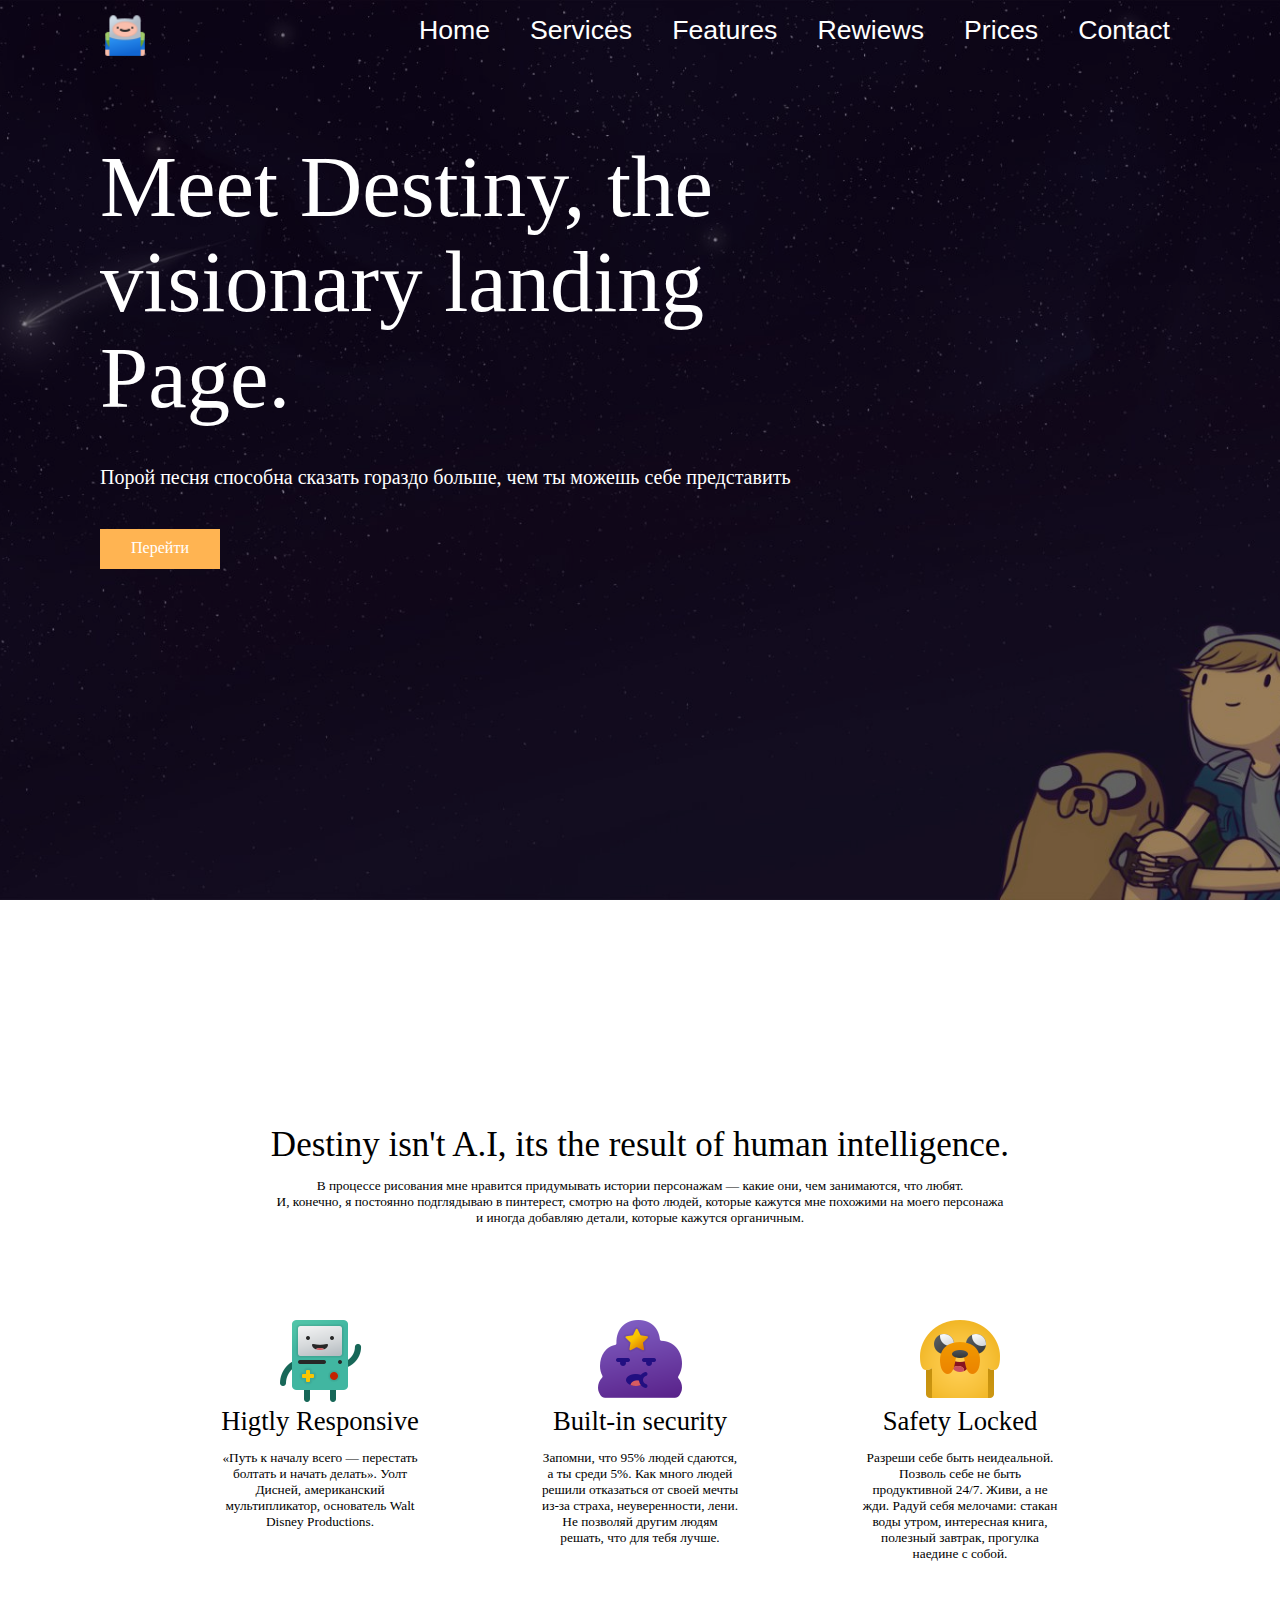
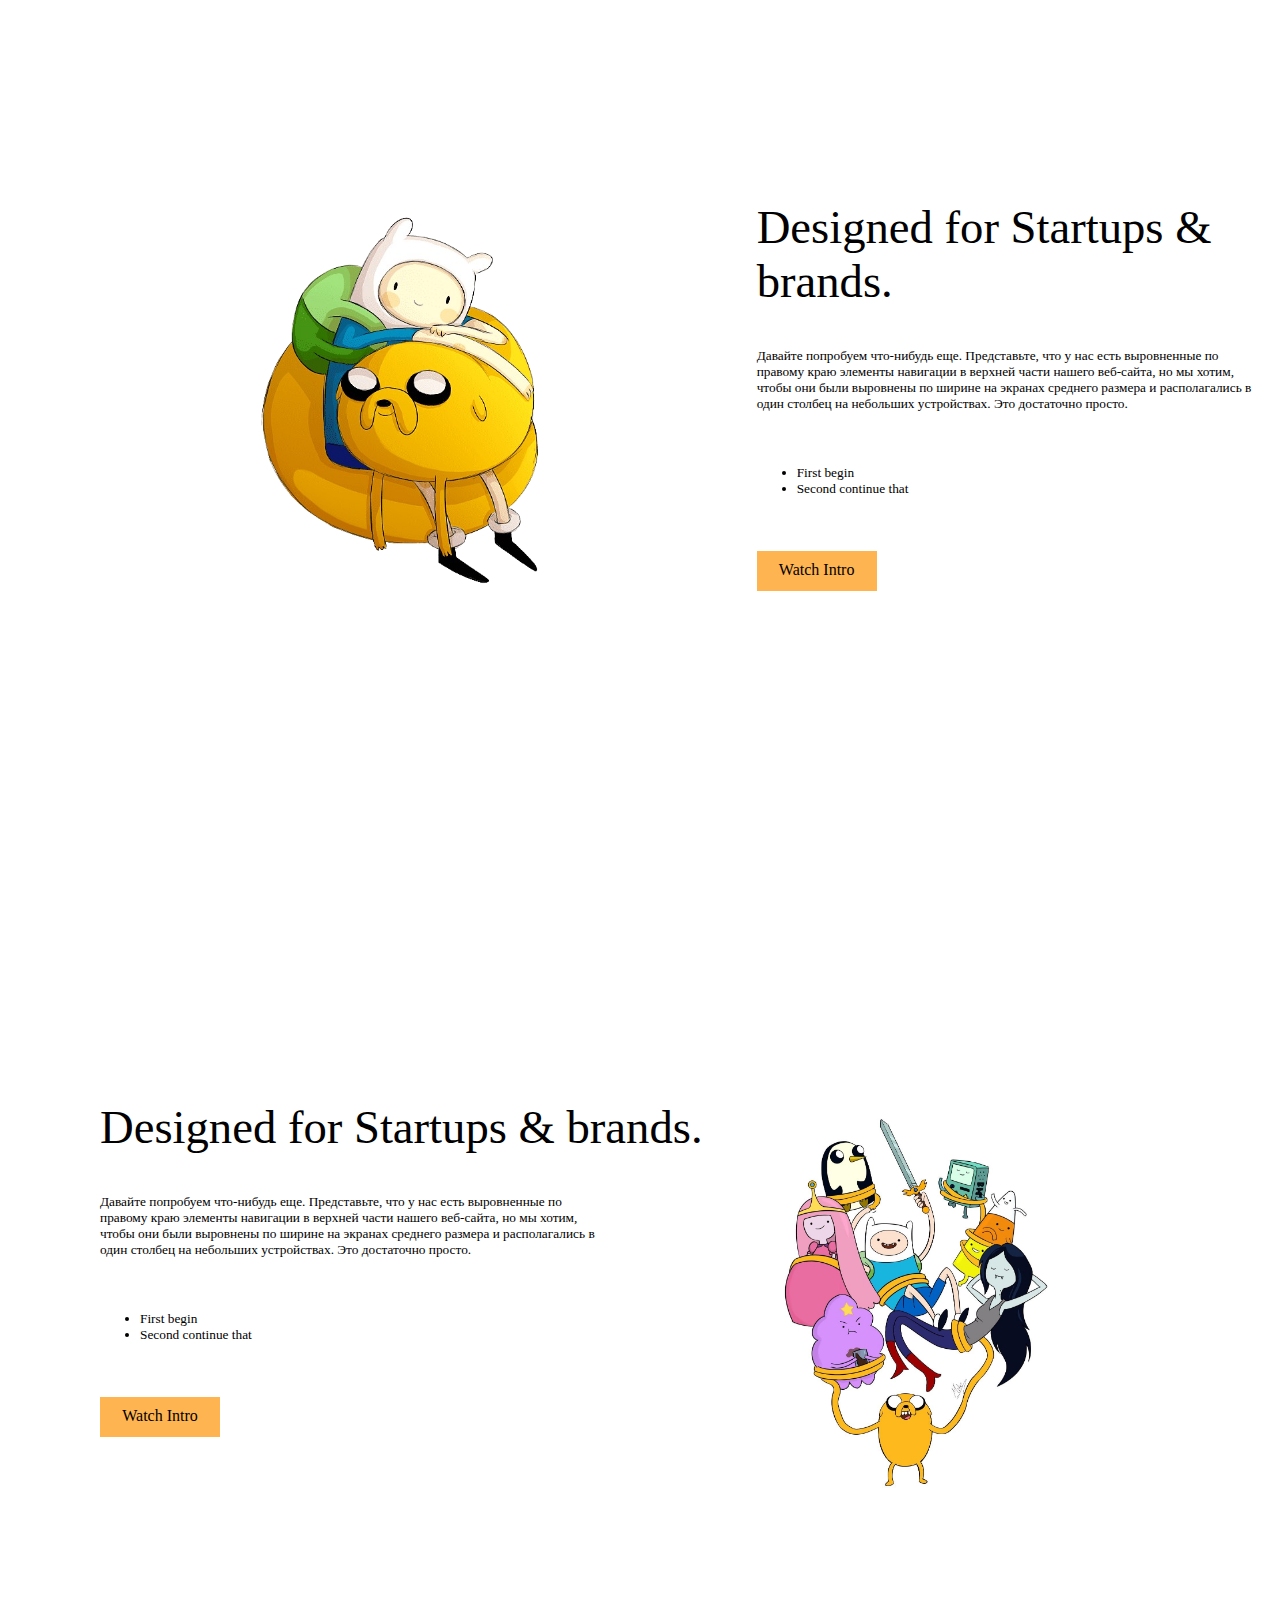
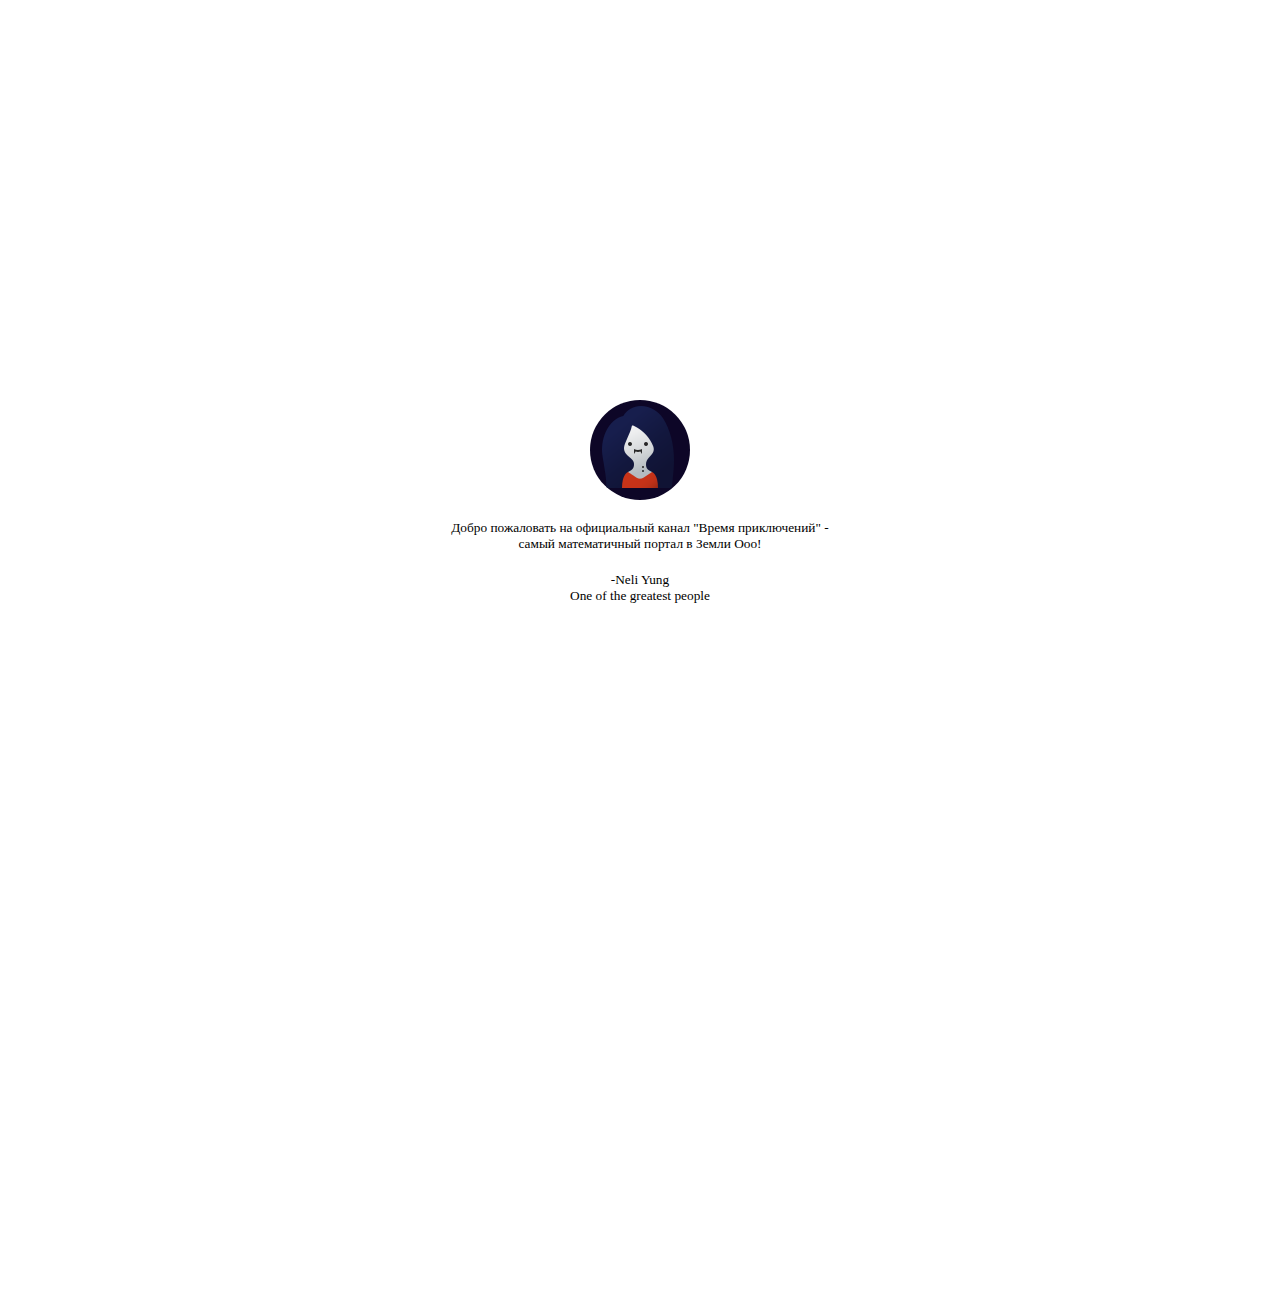
==== progect_html.html @ 24ef049b "Project adventure time after first part of studying" ====
<!DOCTYPE html>
<html>
<head>
    <meta charset='utf-8'>
    <meta http-equiv='X-UA-Compatible' content='IE=edge'>
    <title>Page Title</title>
    <meta name='viewport' content='width=device-width, initial-scale=1'>
    <link rel='stylesheet' type='text/css' media='screen' href='project1_common_css.css'>
    <link rel='stylesheet' type='text/css' media='screen' href='project1_box1_css.css'>
    <link rel='stylesheet' type='text/css' media='screen' href='project1_box2_css.css'>
    <link rel='stylesheet' type='text/css' media='screen' href='project1_box3_css.css'>
    <link rel='stylesheet' type='text/css' media='screen' href='project1_box4_css.css'>
    <link rel='stylesheet' type='text/css' media='screen' href='project1_box5_css.css'>
    <script src='project1_js.js'></script>
</head>
<body>
    <div class = "main-box">
        <div class = "bg-fon"></div>
        <div class = "box1">
            <div class = "box1_header">
                <div class = "box1_header_icon">
                    <img src="img/icons8-finn-48.png">
                </div>
                <div class = "box1_header_spacer"></div>
                <div class = "box1_header_nav">
                    <div><span>Home</span></div>
                    <div><span>Services</span></div>
                    <div><span>Features</span></div>
                    <div><span>Rewiews</span></div>
                    <div><span>Prices</span></div>
                    <div><span>Contact</span></div>
                </div>
            </div>
            <div class="spacer_between_header_info-box">

            </div>
                <div class = "box1_info-box">
                    <div class = "box1_info-box_header">
                        <div><span>Meet Destiny, the visionary landing
                            Page.
                        </span></div>
                    </div>
                    <div class = "box1_info-box_subheader">
                        <div><p>Порой песня способна сказать 
                            гораздо больше, чем ты можешь себе 
                            представить</p></div>
                    </div>
                    <div onclick="" class = "mybuttons">
                        Перейти</div>
                </div>
            </div>
        </div>
        <div class="box2">
            <div class = "box2_info-box">
                <div class = "box2_info-box_header">
                    <span>
                        Destiny isn't A.I, its the result of 
                        human intelligence.
                    </span>
                </div>
                <div class = "box2_info-box_subheader">
                    <p>
                        В процессе рисования мне нравится придумывать 
                        истории персонажам — какие они, чем занимаются, 
                        что любят. <br>И, конечно, я постоянно подглядываю 
                        в пинтерест, смотрю на фото людей, которые кажутся 
                        мне похожими на моего персонажа <br> и иногда добавляю детали,
                        которые кажутся органичным.
                    </p>
                </div>
            </div>
            <div class = "spacer_in_box2"></div>
            <div class = "box2_categories">
                <div class = "box2_categories_category">
                    <div class = "box2_categories_category_icon">
                        <img src="img/icons8-bmo-96.png">
                    </div>
                    <div class = "box2_categories_category_info-box">
                        <div class = "box2_categories_category_info-box_header"><span>Higtly Responsive</span></div>
                        <div class = "box2_categories_category_info-box_subheader"><p>«Путь к началу всего — перестать болтать и начать делать». 
                            Уолт Дисней, американский мультипликатор, основатель Walt Disney Productions.</p></div>
                    </div>
                </div>
                <div class = "box2_categories_category">
                    <div class = "box2_categories_category_icon">
                        <img src = "img/icons8-lumpy-space-princess-96.png">
                    </div>
                    <div class = "box2_categories_category_info-box">
                        <div class = "box2_categories_category_info-box_header"><span>Built-in security </span></div>
                        <div class = "box2_categories_category_info-box_subheader"><p>Запомни, что 95% людей сдаются, а ты среди 5%. Как много людей решили отказаться 
                            от своей мечты из-за страха, неуверенности, лени. Не позволяй другим людям решать, что для тебя лучше. </p></div>
                    </div>
                </div>
                <div class = "box2_categories_category">
                    <div class = "box2_categories_category_icon">
                        <img src = "img/icons8-jake-96.png">
                    </div>
                    <div class = "box2_categories_category_info-box">
                        <div class = "box2_categories_category_info-box_header"><span>Safety Locked</span></div>
                        <div class = "box2_categories_category_info-box_subheader">
                            <p>
                                Разреши себе быть неидеальной. Позволь себе не быть продуктивной 24/7. 
                                Живи, а не жди. Радуй себя мелочами: стакан воды утром, интересная книга, полезный завтрак, прогулка наедине с собой.
                            </p>
                        </div>
                    </div>
                </div>
            </div>
        </div>
        <div class = "box3">
            <div class = "box3_img">
                <img class = "box3_img_img" src="img/nya-removebg.png">
            </div>
            <div class = "box3_info-box">
                    <div class = "box3_info-box_header">
                        <span>
                            Designed for Startups & brands.
                        </span>
                    </div>
                    <div class = "box3_info-box_subheader">
                        <span>
                            Давайте попробуем что-нибудь еще. Представьте, что у нас есть выровненные по правому 
                            краю элементы навигации в верхней части нашего веб-сайта, но мы хотим, чтобы они были 
                            выровнены по ширине на экранах среднего размера и располагались в один столбец 
                            на небольших устройствах. Это достаточно просто.
                        </span>
                    </div>
                    <div class = "box3_info-box_marked-list">
                        <ul>
                            <li>First begin</li>
                            <li>Second continue that</li>
                        </ul>
                    </div>
                <div class = "mybuttons"><span>Watch Intro</span></div>
            </div>
        </div>
        <div class = "box3">
            <div class = "box3_info-box">
                    <div class = "box3_info-box_header">
                        <span>
                            Designed for Startups & brands.
                        </span>
                    </div>
                    <div class = "box3_info-box_subheader">
                        <span>
                            Давайте попробуем что-нибудь еще. Представьте, что у нас есть выровненные по правому 
                            краю элементы навигации в верхней части нашего веб-сайта, но мы хотим, чтобы они были 
                            выровнены по ширине на экранах среднего размера и располагались в один столбец 
                            на небольших устройствах. Это достаточно просто.
                        </span>
                    </div>
                    <div class = "box3_info-box_marked-list">
                        <ul>
                            <li>First begin</li>
                            <li>Second continue that</li>
                        </ul>
                    </div>
                <div class = "mybuttons"><span>Watch Intro</span></div>
            </div>
            <div class = "box3_img">
                <img class = "box4_img_img" src="img/time.jpeg">
            </div>
        </div>
        <div class = "box5">
            <div class = "box5_img-bkg">
                <div class = "box5_img">
                    <img src = "img/icons8-marceline-96.png">
                </div>
            </div>
            
            <div class = "box5_info-box">
                <div class = "box5_info-box_description">
                    <span>
                        Добро пожаловать на официальный канал 
                        "Время приключений" - самый математичный 
                        портал в Земли Ооо!
                    </span>
                </div>
                <div class = "quote">
                    <span>
                        -Neli Yung
                        <br>
                        One of the greatest people
                    </span>
                </div>
                <div class = "stars"></div>
            </div>
        </div>
    </div>
</body>
</html>
---- project1_common_css.css ----
body{
    margin: unset;
}

.main-box {

}

.box1, .box2, .box3, .box5 {
    padding-right: 100px;
    padding-left: 100px;
    height: 100vh;
}

.mybuttons {
    width:100px;
    height: 20px;
    padding:10px;
    text-align: center;
    background-color: rgb(255, 180, 82);
}


.mybuttons:hover {
    color:white;
    background-color: rgb(8, 6, 26);
}
---- project1_box1_css.css ----
.bg-fon {
    background-color:rgba(0,0,0,.3);
    height:100vh;
    position:absolute;
    width:100%;
    top:0;
    left:0;
}

.box1 {
    background-image: url(img/2.jpeg);
    background-position: center;
    background-size: cover;
    image-rendering: auto;

}

.box1_header{
    z-index: 101;
    display: flex;
    flex-direction: row; 
    position: relative;
}

.box1_header_icon{
    display: flex;
    justify-self: start;
    width:60px;
    margin-top: 10px;
}

.box1_header_nav div {
    height: 60px;
    padding-left: 10px;
    padding-right: 10px;
    display: flex;
    align-items: center;
   
}

.box1_header_nav div:hover{
    background-color: white;
    color:black;
    
}

.box1_header_nav {
    display: flex;
    justify-content: center;
    gap:20px;
    color:white;
    font-size: 20pt;
    font-family:Tahoma, sans-serif;
}

.box1_header_spacer{
    flex-grow: 1;
}

.box1_info-box{
    display:flex;
    flex-direction: column;
    color:white;
    font-family:Tahoma;
    gap:20px;
    width:700px;
    position: relative;

}

.spacer_between_header_info-box{
    height: 80px;
}

.box1_info-box_header{
    font-size: 65pt;
    line-height: 1.1;
}

.box1_info-box_subheader{
    font-size: 15pt;
}
---- project1_box2_css.css ----
.box2{
    display:flex; 
    flex-direction: column;
    justify-content: center;
}
.box2_info-box{
    display: flex;
    flex-direction: column;
    color: black;
    font-family: Tahoma;

}

.box2_info-box_header{

    font-size: 35px;
    text-align: center;
}

.box2_info-box_subheader{
    font-size: 10pt;
    text-align: center;
}

.box2_categories{
    display:flex;
    flex-direction: row;
    justify-content: center;
}

.spacer_in_box2{
    height: 70px;
}
.box2_categories{
    display:flex;
    flex-direction: row;
    justify-content: center;
    gap:120px;
}
.box2_categories_category{
    display:flex;
    flex-direction: column;

}
.box2_categories_category_icon{
    display:flex;
    justify-content: center;
}
.box2_categories_category_info-box{
    color:black;
    font-family: Tahoma;
    text-align: center;
}
.box2_categories_category_info-box_header{
    font-size:20pt;
}
.box2_categories_category_info-box_subheader{
    width:200px;
    font-size: 10pt;
}
---- project1_box3_css.css ----
.box3_img_img{
    height: 400px;
    transform: scaleX(-1);
}
.box3{
    display: flex;
    flex-direction: row; 
    font-family: Tahoma;
    gap:50px;

}

.box3_info-box{
    display: flex;
    flex-direction: column;
    justify-content: start;
    gap: 40px;

}


.box3_info-box_header{
    font-size: 35pt;
    
}

.box3_info-box_subheader{
    font-size: 10pt;
    width:500px;
}

.box3_info-box_marked-list{
    font-size: 10pt;
}

.box3_info-box_button{
    display:flex;
    width:100px;
    height: 40px;
    justify-content: center;
    align-items: center;
    background-color: rgb(184, 167, 204);
}

.box3_info-box_button:hover{
    background-color: rgb(117, 107, 129);
    color:white;
}
---- project1_box4_css.css ----
.box4{
    display:flex;
    flex-direction: column-reverse;
}
.box4_img_img{
    height: 400px;
}
---- project1_box5_css.css ----
.box5 {
    display: flex;
    flex-direction: column;
    align-items: center;
    gap: 20px;
}



.box5_info-box {
    display:flex;
    flex-direction: column;
    justify-content: center;
    align-items: center;
    gap: 20px;
    font-size: 10pt;
    font-family: Tahoma;
    text-align: center;

}

.box5_info-box_description {
    width: 400px;
}

.box5_img-bkg {
    background-color: rgb(13, 6, 39);
    border-radius: 50%;
    width:100px;
}

.box5_img {
width: 100px;
}
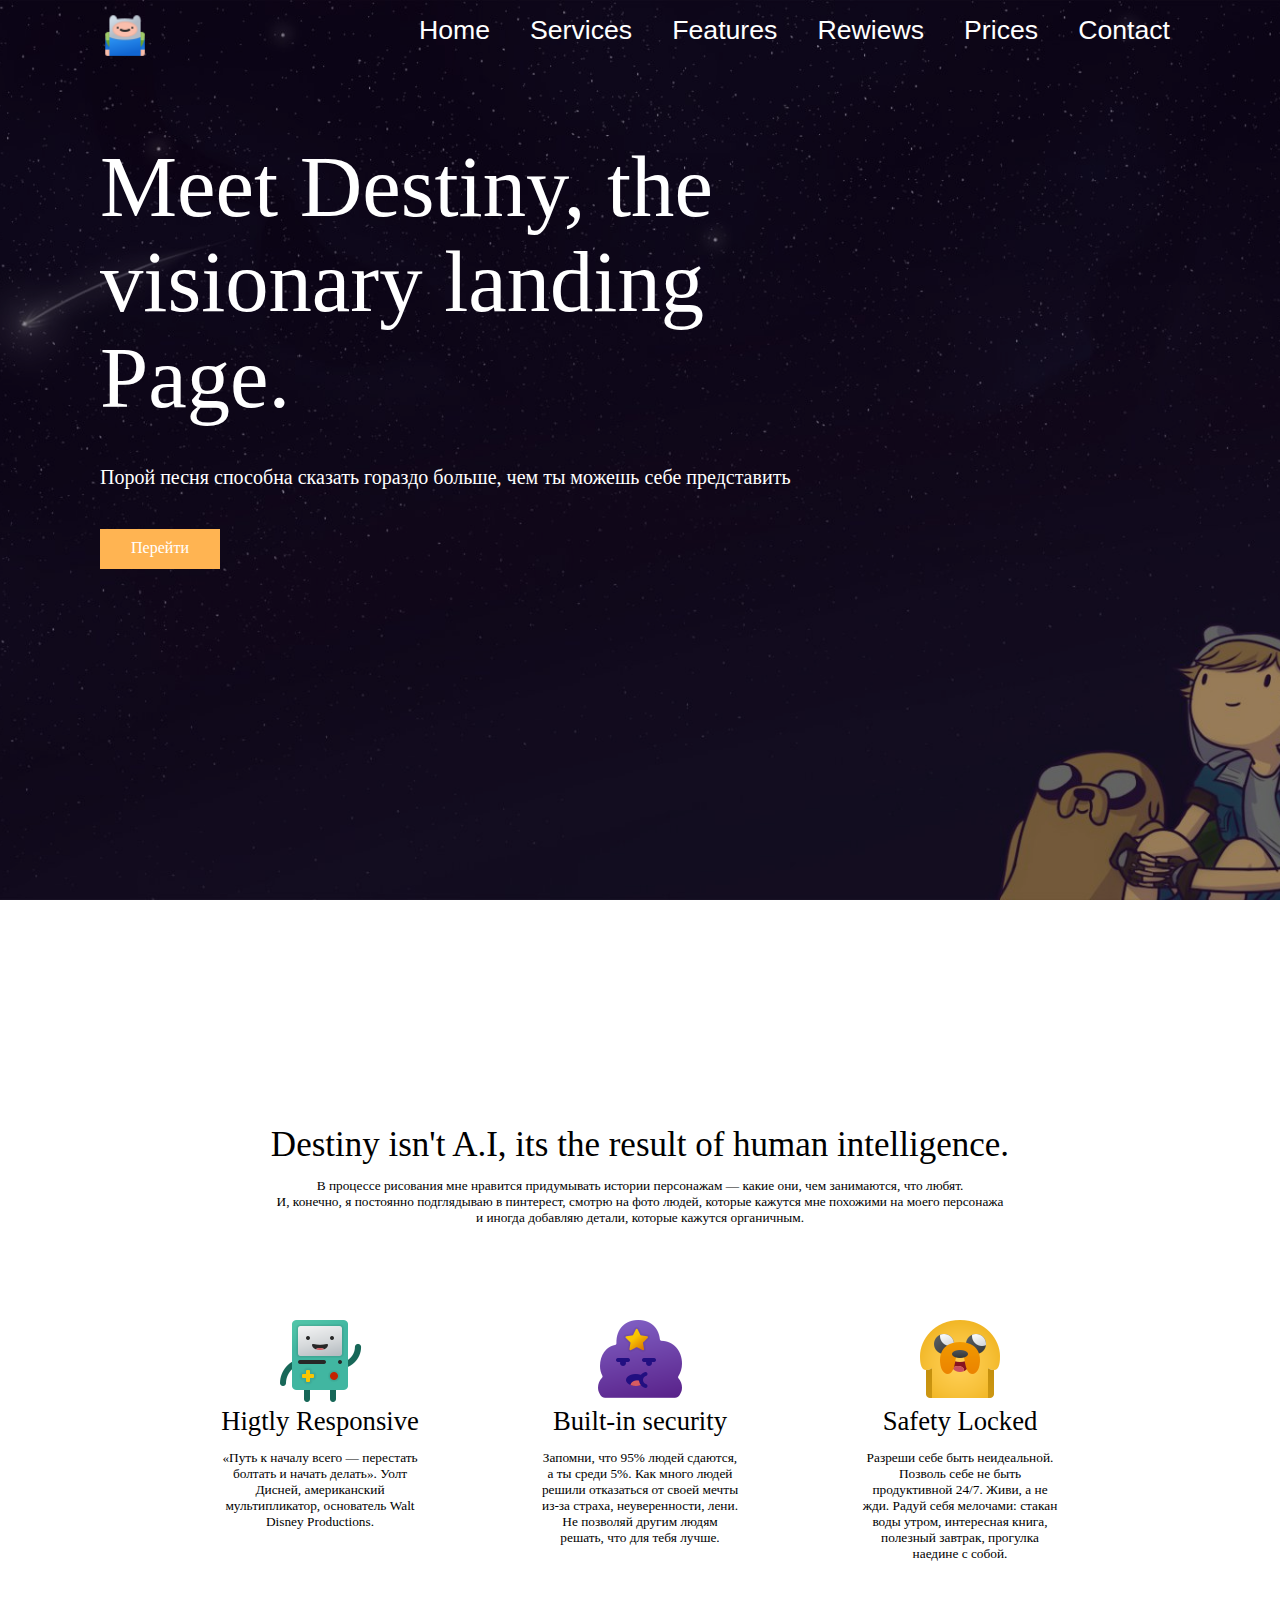
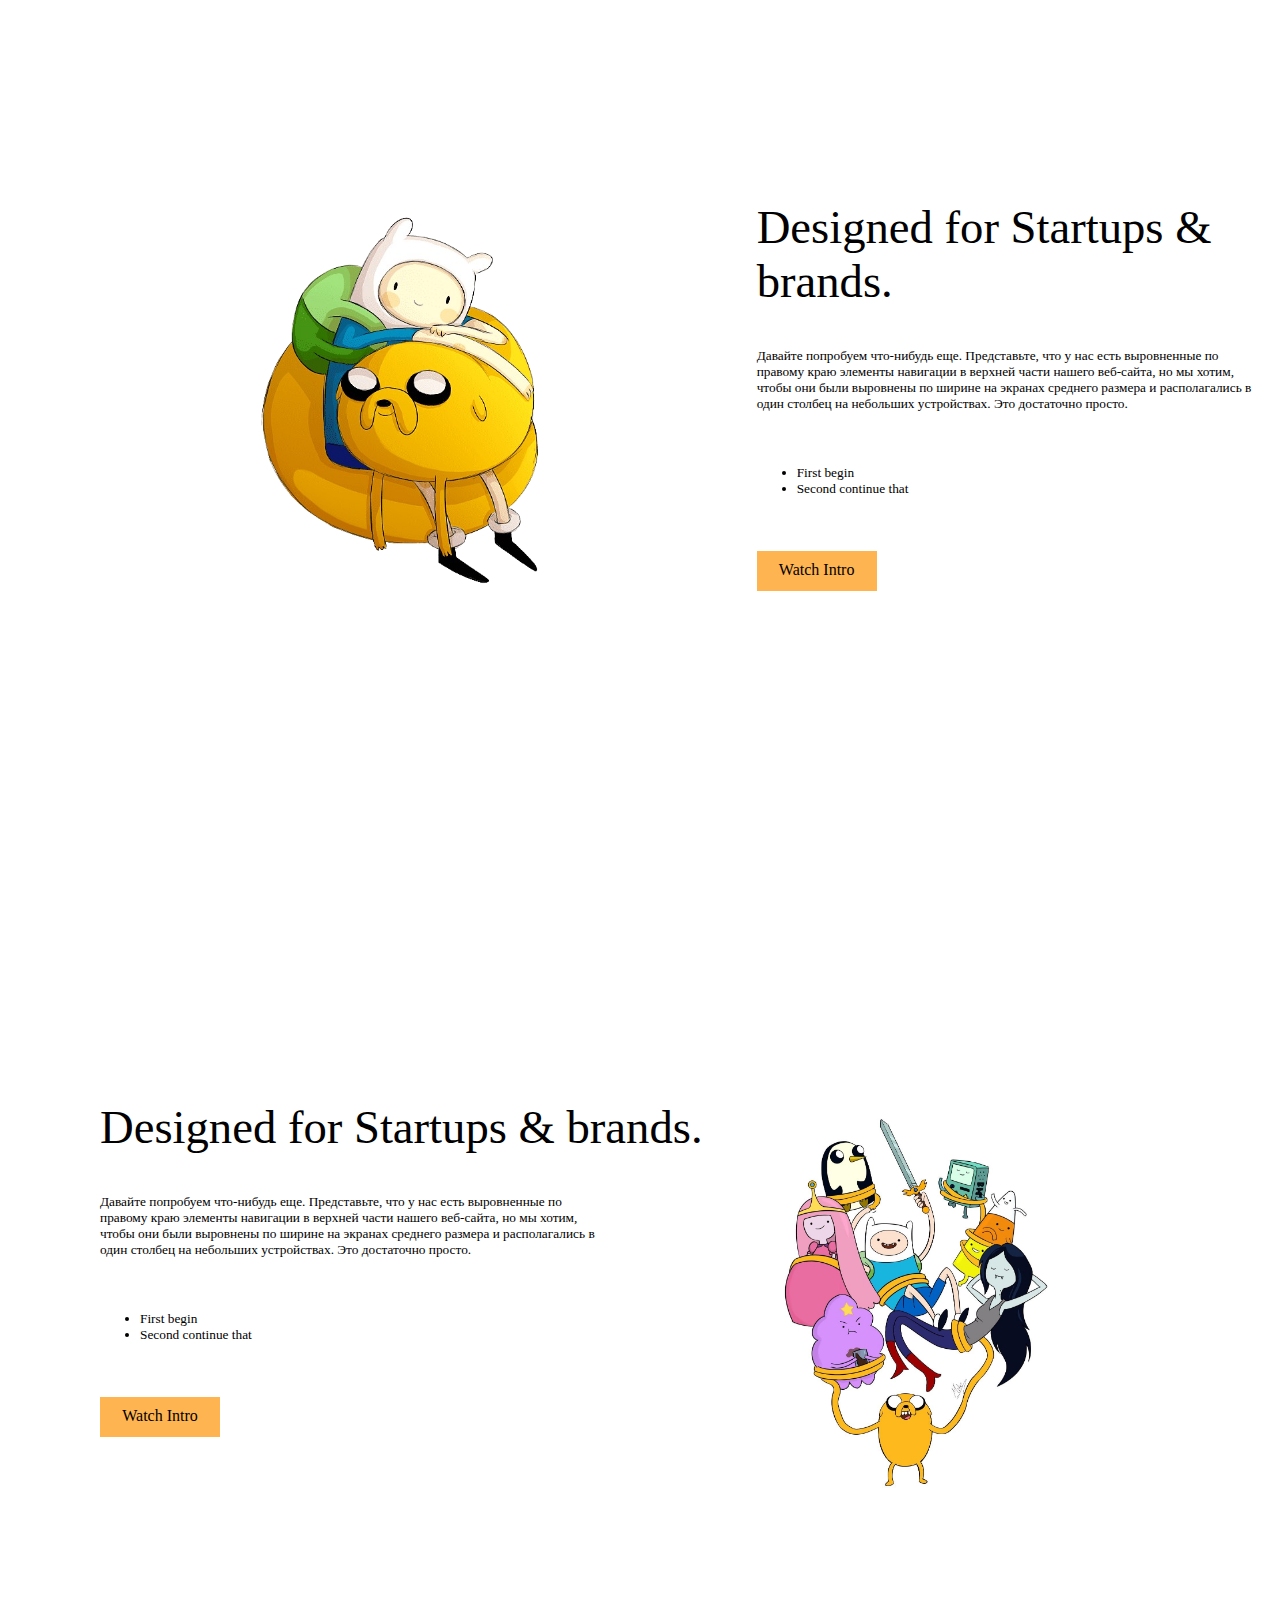
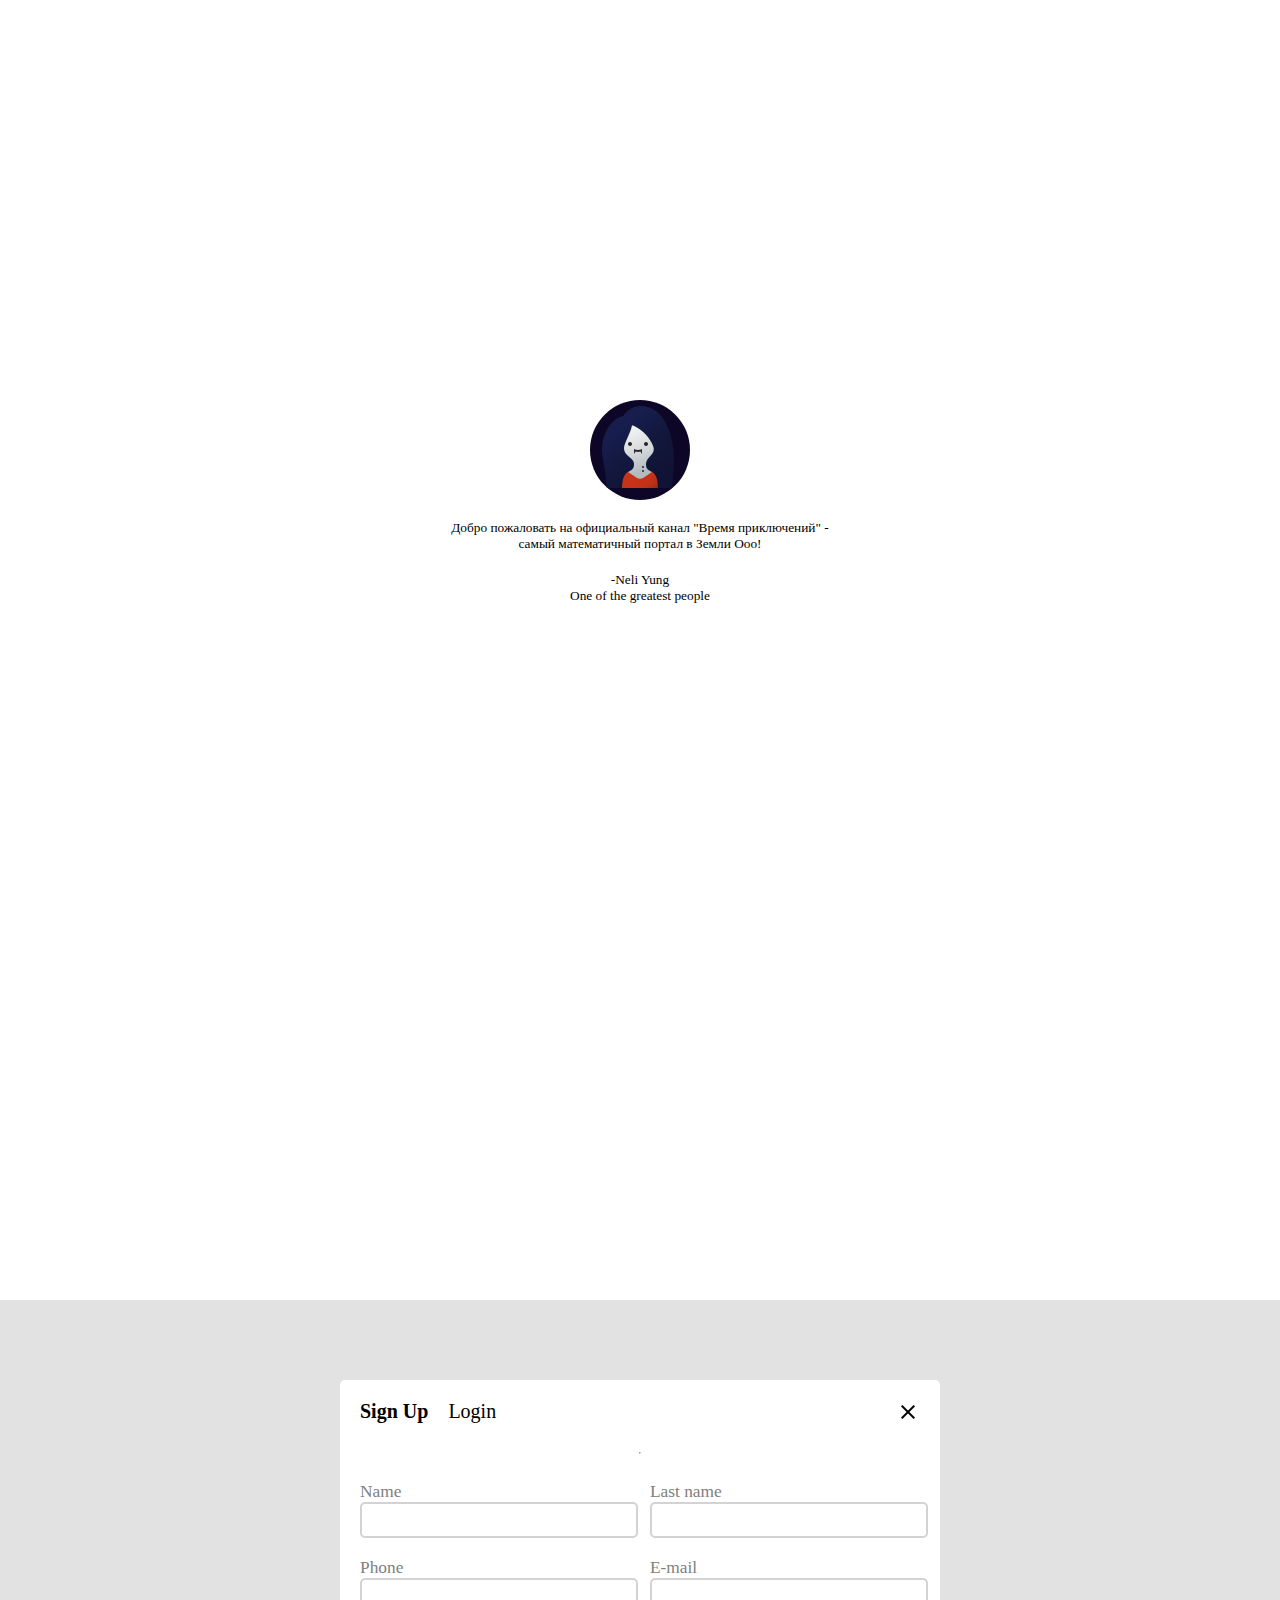
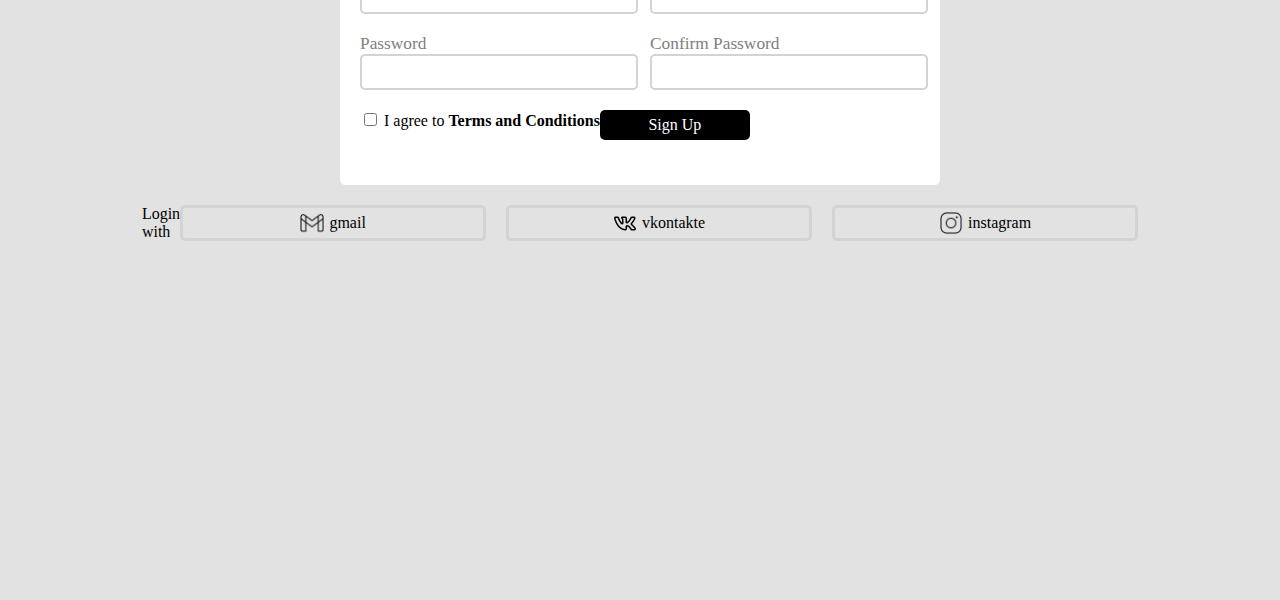
==== commit 8ba1d6b7: "Form" ====
--- a/progect_html.html
+++ b/progect_html.html
@@ -11,6 +11,7 @@
     <link rel='stylesheet' type='text/css' media='screen' href='project1_box3_css.css'>
     <link rel='stylesheet' type='text/css' media='screen' href='project1_box4_css.css'>
     <link rel='stylesheet' type='text/css' media='screen' href='project1_box5_css.css'>
+    <link rel='stylesheet' type='text/css' media='screen' href='project1_box6_css.css'>
     <script src='project1_js.js'></script>
 </head>
 <body>
@@ -186,6 +187,80 @@
                 <div class = "stars"></div>
             </div>
         </div>
+        <div class = "box6">
+            <div class="box6_content">
+                <div class="box6_top_spacer"></div>
+                <div class = "box6_form">
+                    <div class = "box6_form_header">
+                        <div class = "box6_form_header_leftpart">
+                            <a><b>Sign Up</b></a>
+                            <a>Login</a>
+                        </div>
+                        <div class="box6_form_header_spacer"></div>
+                        <div class = "box6_form_header_rightpart">
+                            <img src = "img/close">
+                        </div>
+                    </div>
+                    <hr>
+                    <div class = "box6_form_textboxes">
+                        <div class = "box6_form_textboxes_textbox">
+                            <label>Name</label>
+                            <input type = "text" name = "name">
+                        </div>
+                        <div class = "box6_form_textboxes_textbox">
+                            <label>Last name</label>
+                            <input type = "text" name = "Lastname">
+                        </div>
+                        <div class = "box6_form_textboxes_textbox">
+                            <label>Phone</label>
+                            <input type = "text" name = "Phone">
+                        </div>
+                        <div class = "box6_form_textboxes_textbox">
+                            <label>E-mail</label>
+                            <input type = "text" name = "E-mail">
+                        </div>
+                        <div class = "box6_form_textboxes_textbox">
+                            <label>Password</label>
+                            <input type = "text" name = "Password">
+                        </div>
+                        <div class = "box6_form_textboxes_textbox">
+                            <label>Confirm Password</label>
+                            <input type = "text" name = "ConfirmPassword">
+                        </div>
+                    </div>
+                    <div class = "box6_form_footer">
+                        <div class = "box6_form_footer_checkagree">
+                            <input type = "checkbox">
+                            <label>I agree to <b>Terms and Conditions</b></label>
+                        </div>
+                        <div class = "box6_form_footer_btm">
+                            <div class = "signup_btm"> <a>Sign Up</a></div>
+                        </div>
+                    </div>
+                </div>  
+                <div class = "box6_footer">
+                    <div class = "box6_footer_label">
+                        <a>Login with</a>
+                    </div>
+                    <div class = "box6_footer_rightpart">
+                        <div class = "box6_footer_socitybtm">
+                            <img src ="img/icons8-gmail-50.png">
+                            <span>gmail</span>
+                        </div>
+                        <div class = "box6_footer_socitybtm">
+                            <img src ="img/icons8-vkontakte-48.png">
+                            <span>vkontakte</span>
+                        </div>
+                        <div class = "box6_footer_socitybtm">
+                            <img src ="img/icons8-instagram-50.png">
+                            <span>instagram</span>
+                        </div> 
+                    </div>
+                
+                </div>  
+            </div>
+            
+        </div>
     </div>
 </body>
 </html>--- a/project1_box6_css.css
+++ b/project1_box6_css.css
@@ -0,0 +1,140 @@
+.box6{
+    height:100vh;
+    background-color: rgb(226, 226, 226);
+    font-family: Tahoma;
+
+}
+.box6_content {
+    max-width: 600px;
+    display:flex;
+    flex-direction: column;
+    align-items: center;
+    margin-left: auto;
+    margin-right: auto;
+    gap: 20px;
+}
+.box6_top_spacer {
+    height: 60px;
+}
+.box6_form {
+    display:flex;
+    flex-direction: column;
+    padding:20px;
+    max-width:600px;
+    background-color: rgb(255, 255, 255);
+    gap:20px;
+    border-radius: 5px;
+}
+.box6_form_header {
+    display:flex;
+    flex-direction: row;
+}
+
+.box6_form_header_leftpart {
+    display:flex;
+    flex-direction: row;
+    width:50%;
+    justify-self: flex-start;
+    gap:20px;
+    font-size:15pt;
+
+}
+
+.box6_form_header_spacer {
+    flex-grow: 1;
+}
+
+.box6_form_header_rightpart {
+    display:flex;
+    flex-direction: row;
+    width:50%;
+    justify-content: flex-end;
+
+}
+.box6_form_textboxes {
+    
+    color:gray;
+    font-size:13pt;
+    display: grid;
+    grid-template-columns: 1fr 1fr;
+    gap:20px;
+}
+.box6_form_textboxes_textbox {
+
+}
+.box6_form_textboxes_textbox label{
+
+    width:100%;
+}
+
+.box6_form_textboxes_textbox input {
+ 
+    height: 30px;
+    box-shadow: unset;
+    color:unset;
+    background-color: unset;
+    border-style: solid;
+    border-color: rgb(211, 211, 211);
+    border-radius: 5px;
+    width:100%;
+}
+
+.box6_form_footer {
+    display: flex;
+    flex-direction: row;
+    justify-content: flex-start;
+    margin-bottom: 25px;
+}
+
+.box6_form_footer_btm {
+    display:flex;
+    flex-direction: row;
+    justify-content: flex-end;   
+}
+.signup_btm {
+    display:flex;
+    justify-content:center;
+    width: 150px;
+    height: 30px;
+    background-color:black;
+    color: white;
+    text-align: center;
+    align-items: center;
+    border-radius: 5px;
+}
+.box6_footer {
+    display:flex;
+    flex-direction: row;
+}
+.box6_footer_label {
+    display:flex;
+    flex-direction: row;
+    justify-content: flex-start;
+}
+.box6_footer_rightpart {
+    display:flex;
+    flex-direction: row;
+    justify-content: flex-end;
+    gap:20px;
+}
+.box6_footer_socitybtm {
+    display:flex;
+    flex-direction: row;
+    justify-content: center;
+    align-items: center;
+    border-color: rgb(211, 211, 211);
+    border-radius: 5px;
+    border-style: solid;
+    width: 300px;
+    height: 30px;
+
+}
+.box6_footer_socitybtm span {
+
+}
+
+.box6_footer_socitybtm img {
+    width:24px;
+    height:24px;
+    margin-right:5px;
+}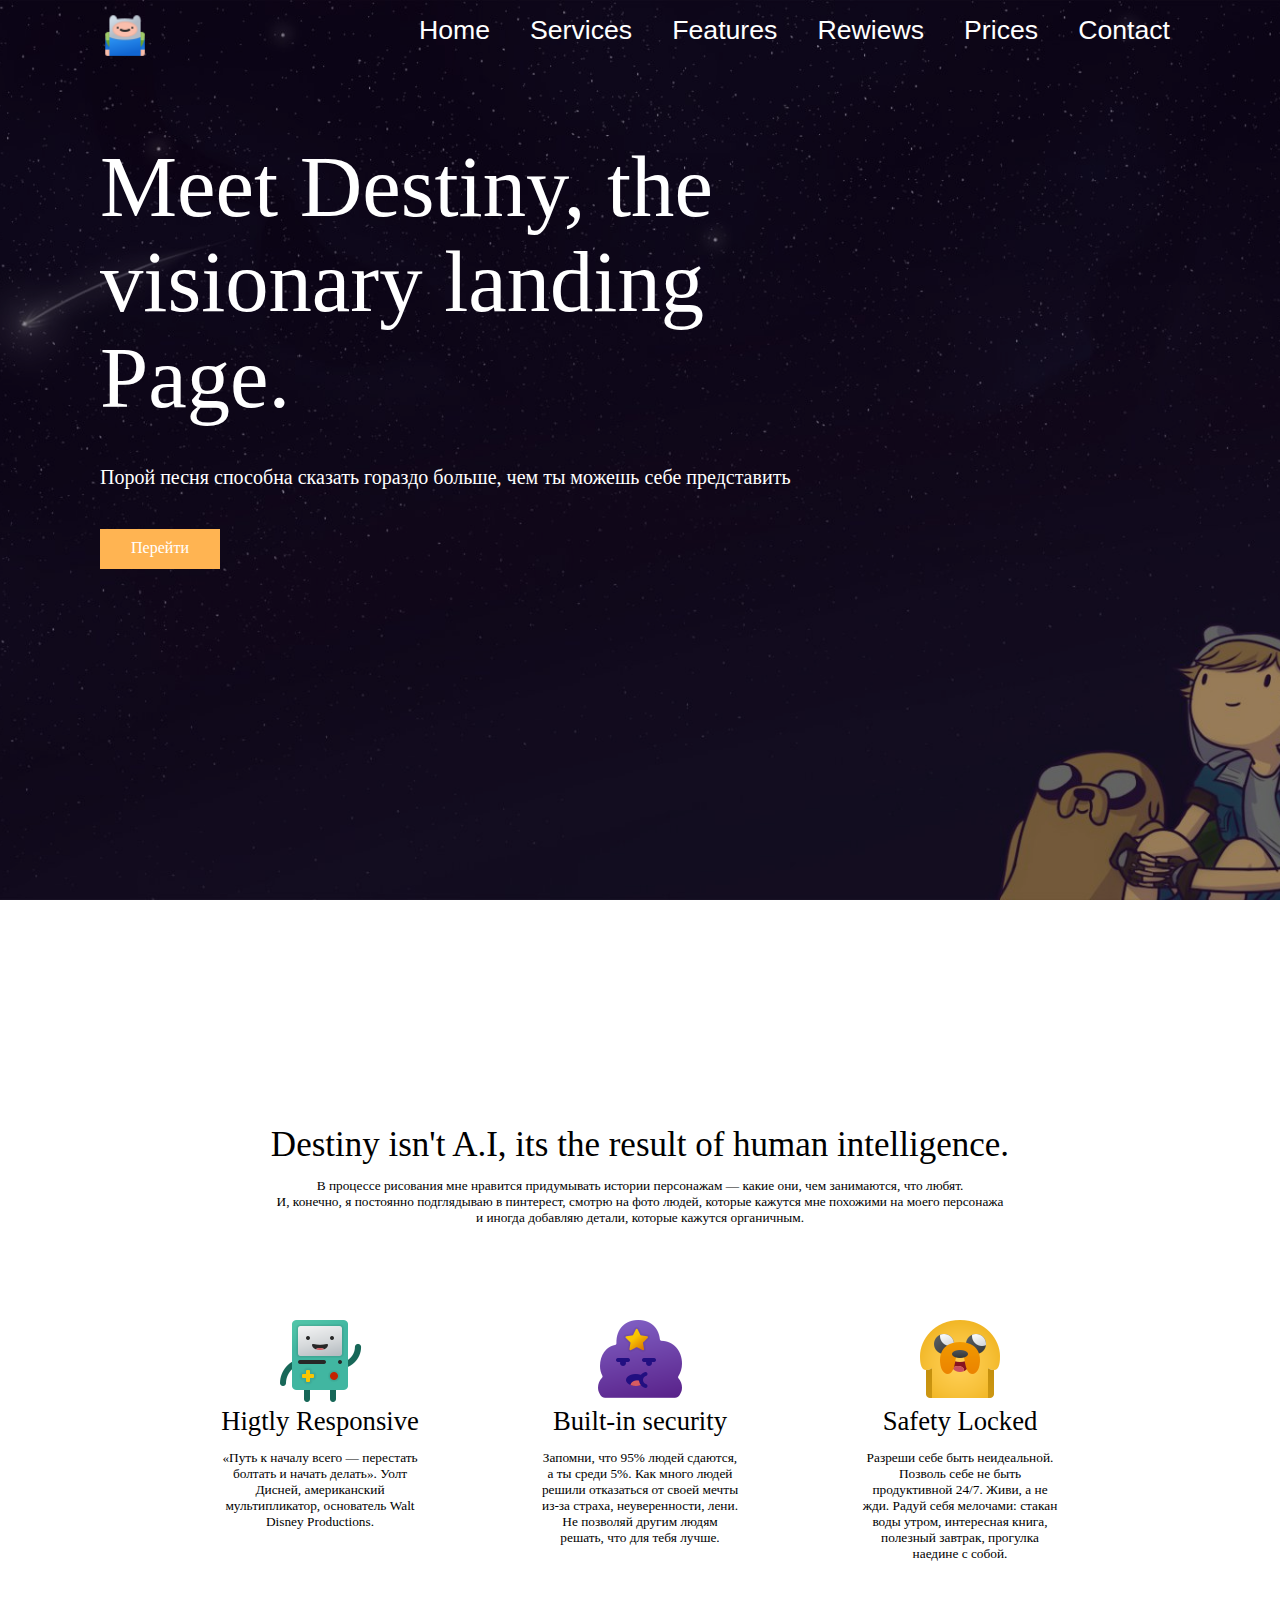
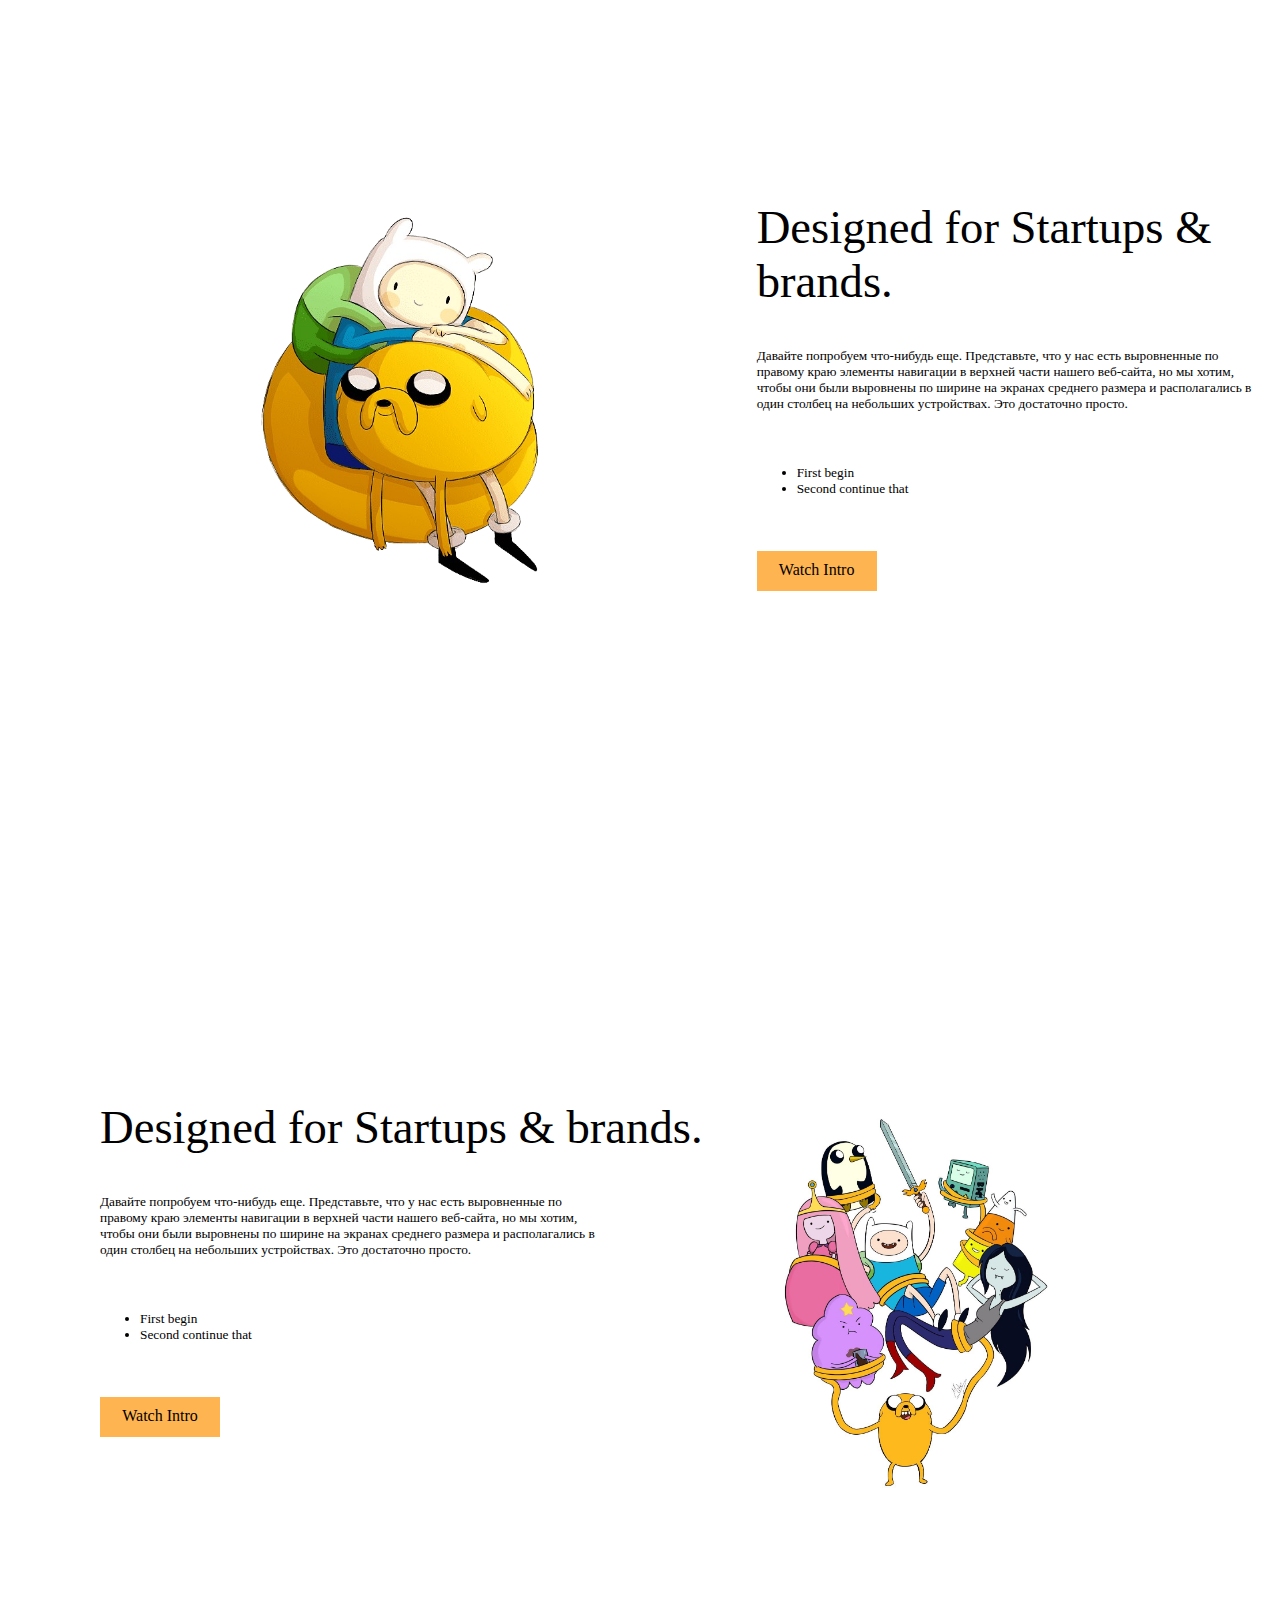
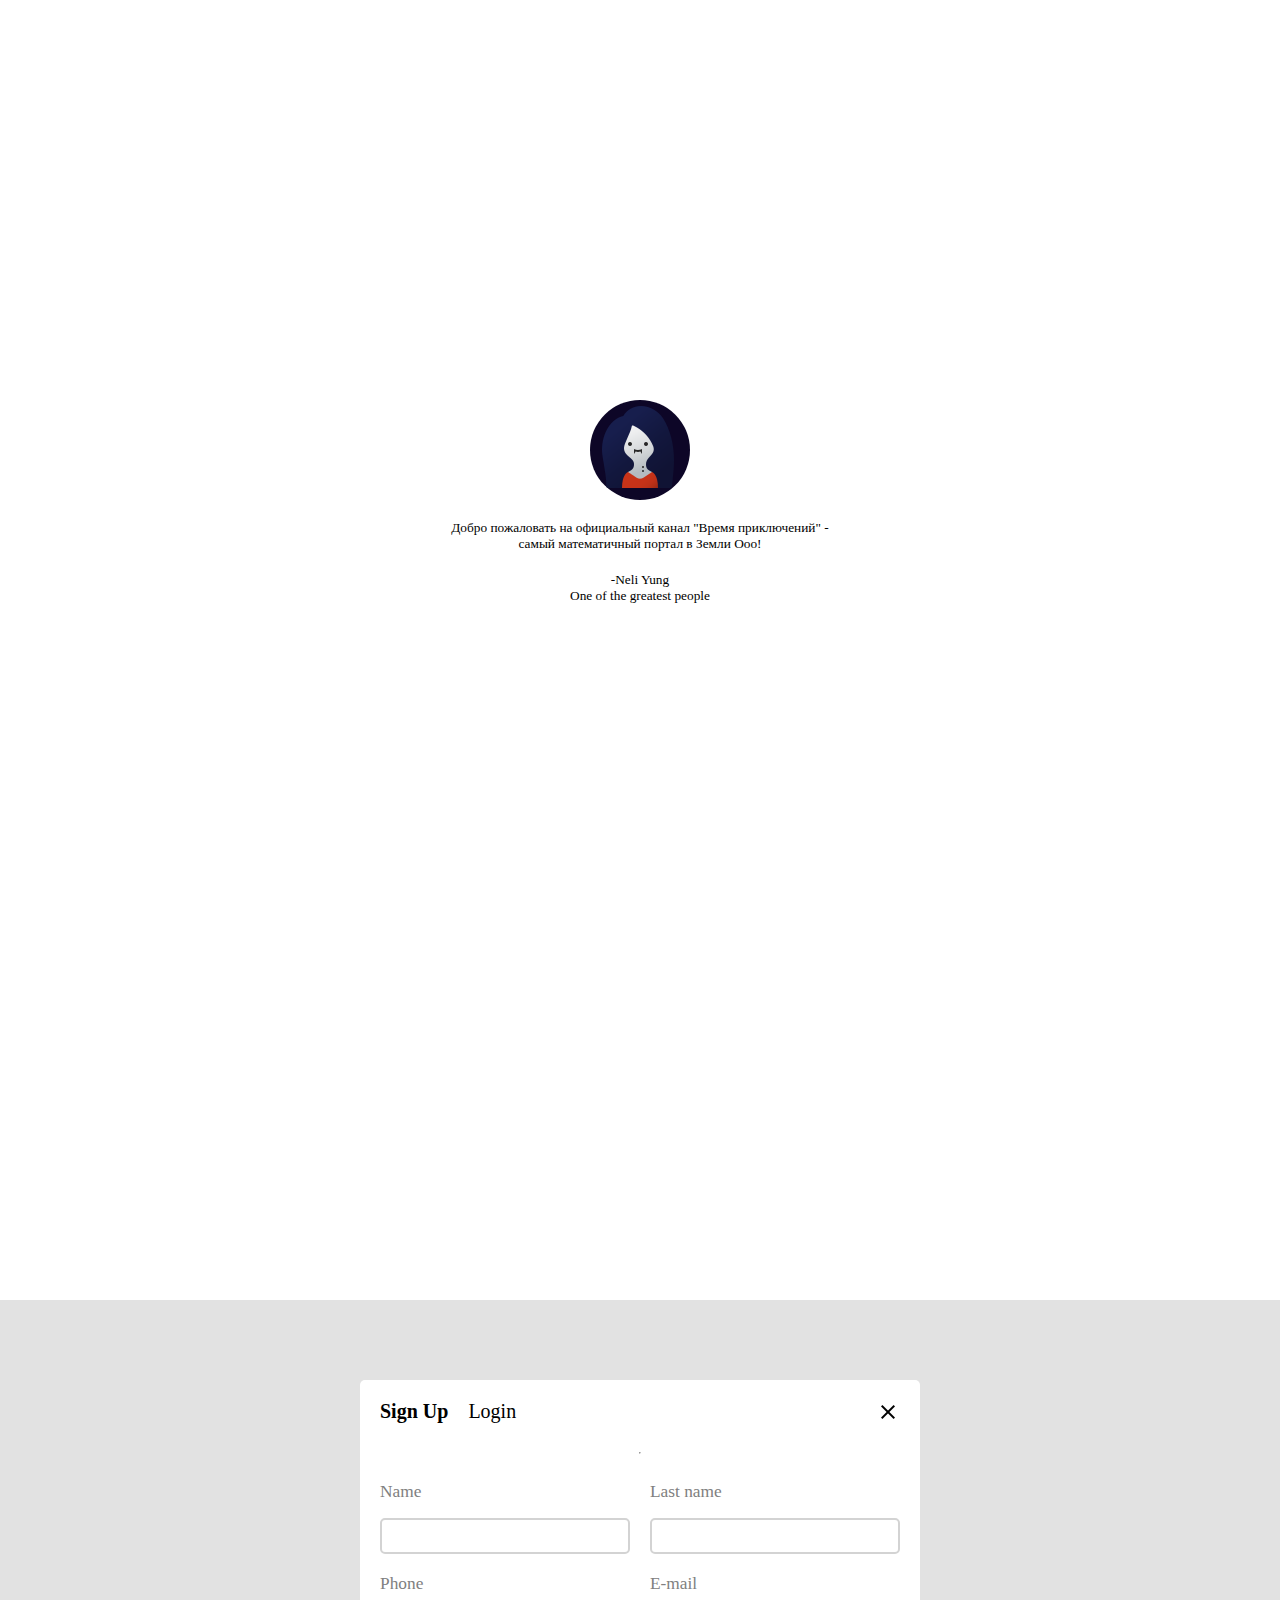
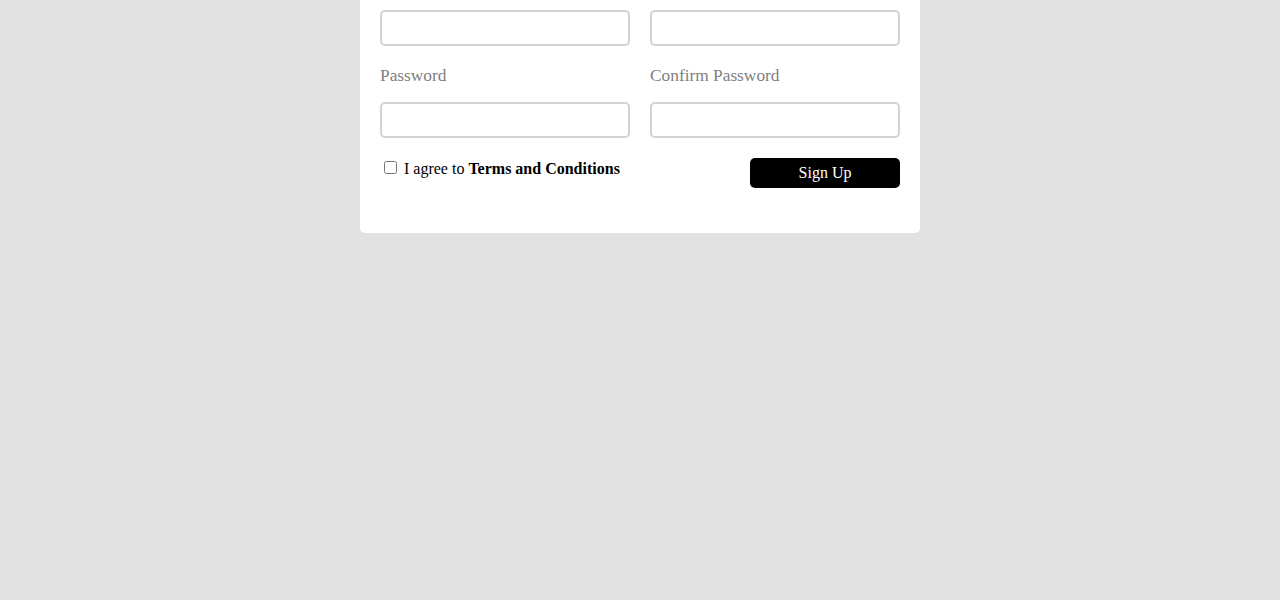
==== commit bd8955d0: "Output footer" ====
--- a/progect_html.html
+++ b/progect_html.html
@@ -234,11 +234,12 @@
                             <label>I agree to <b>Terms and Conditions</b></label>
                         </div>
                         <div class = "box6_form_footer_btm">
-                            <div class = "signup_btm"> <a>Sign Up</a></div>
+                            <div class = "signup_btn"> <a>Sign Up</a></div>
                         </div>
                     </div>
                 </div>  
-                <div class = "box6_footer">
+               <!--
+                   div class = "box6_footer">
                     <div class = "box6_footer_label">
                         <a>Login with</a>
                     </div>
@@ -258,6 +259,7 @@
                     </div>
                 
                 </div>  
+               --> 
             </div>
             
         </div>
--- a/project1_box6_css.css
+++ b/project1_box6_css.css
@@ -56,11 +56,12 @@
     color:gray;
     font-size:13pt;
     display: grid;
-    grid-template-columns: 1fr 1fr;
+    grid-template-columns: repeat(2, 250px);
     gap:20px;
 }
 .box6_form_textboxes_textbox {
-
+    display:grid;
+    grid-template-rows: 1fr 1fr;
 }
 .box6_form_textboxes_textbox label{
 
@@ -76,13 +77,14 @@
     border-style: solid;
     border-color: rgb(211, 211, 211);
     border-radius: 5px;
-    width:100%;
+
 }
 
 .box6_form_footer {
     display: flex;
     flex-direction: row;
-    justify-content: flex-start;
+    justify-content: space-between;
+    width:100%;
     margin-bottom: 25px;
 }
 
@@ -91,7 +93,7 @@
     flex-direction: row;
     justify-content: flex-end;   
 }
-.signup_btm {
+.signup_btn {
     display:flex;
     justify-content:center;
     width: 150px;
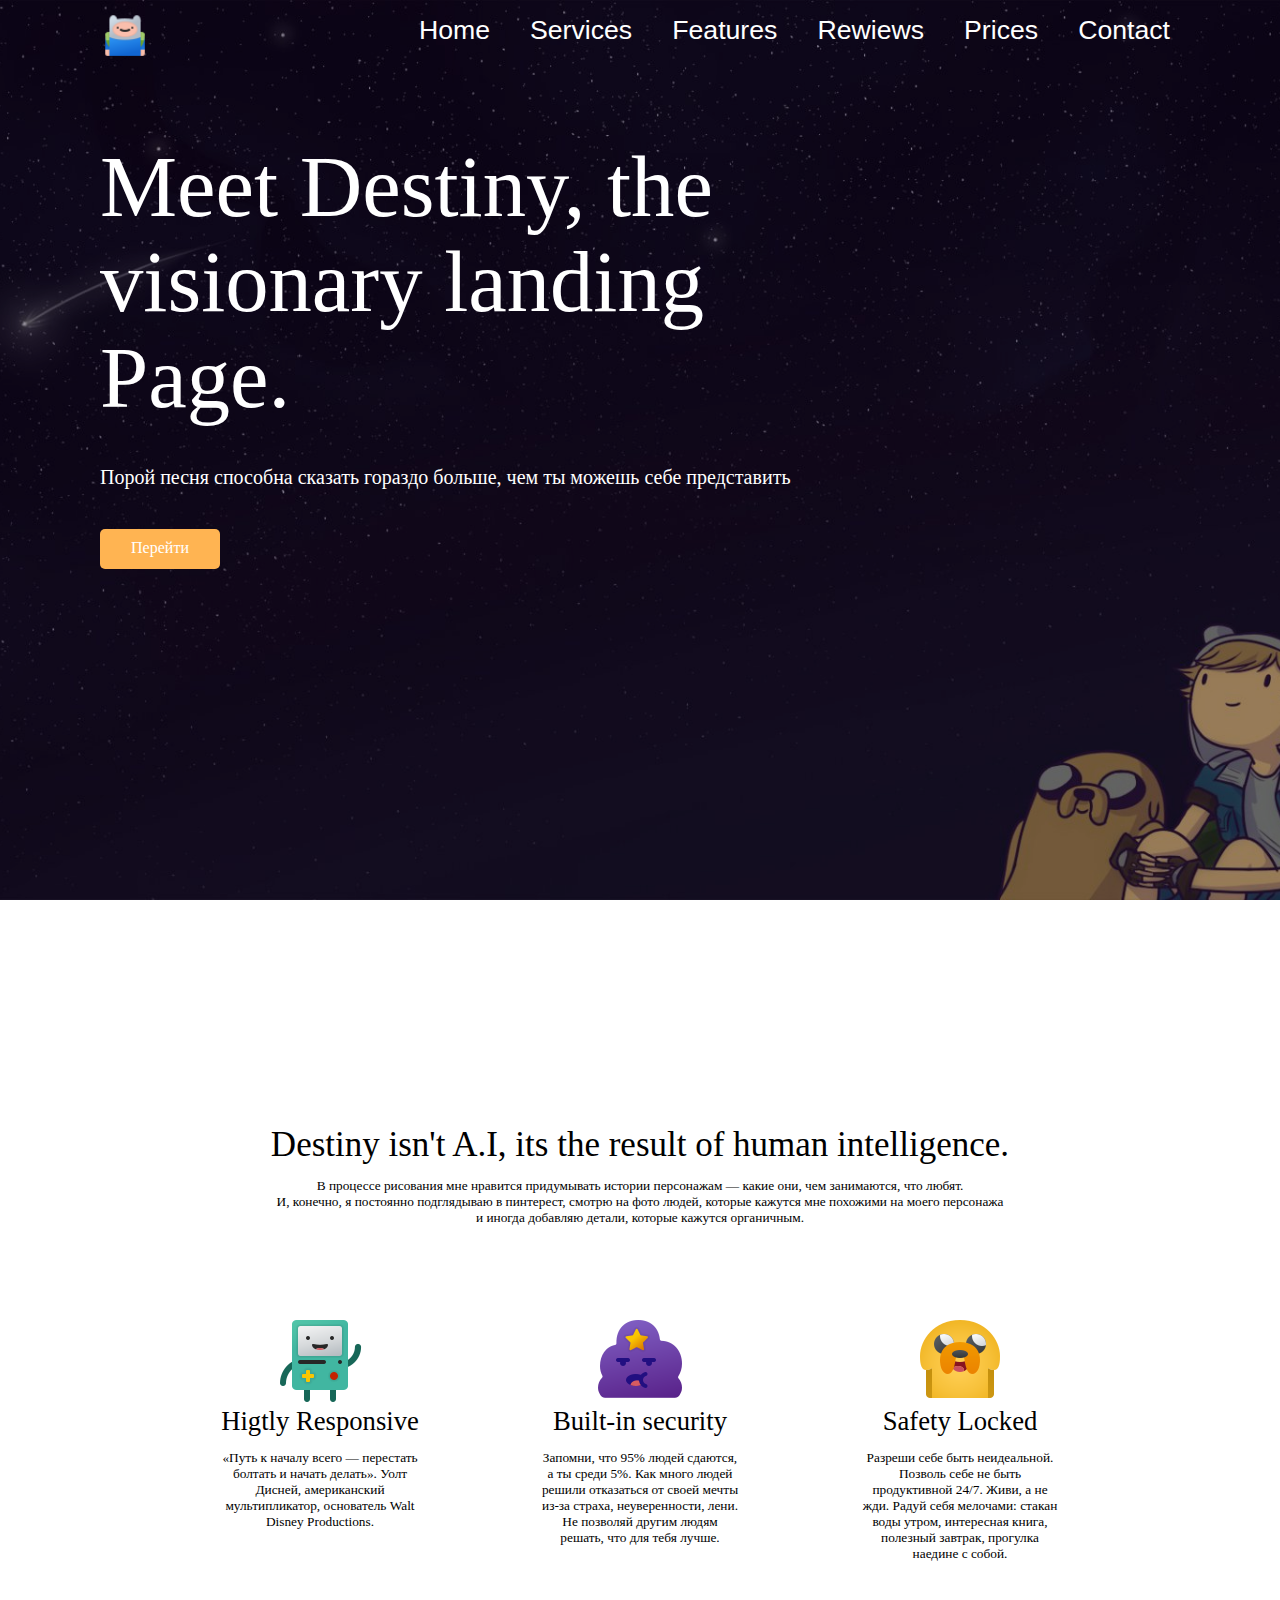
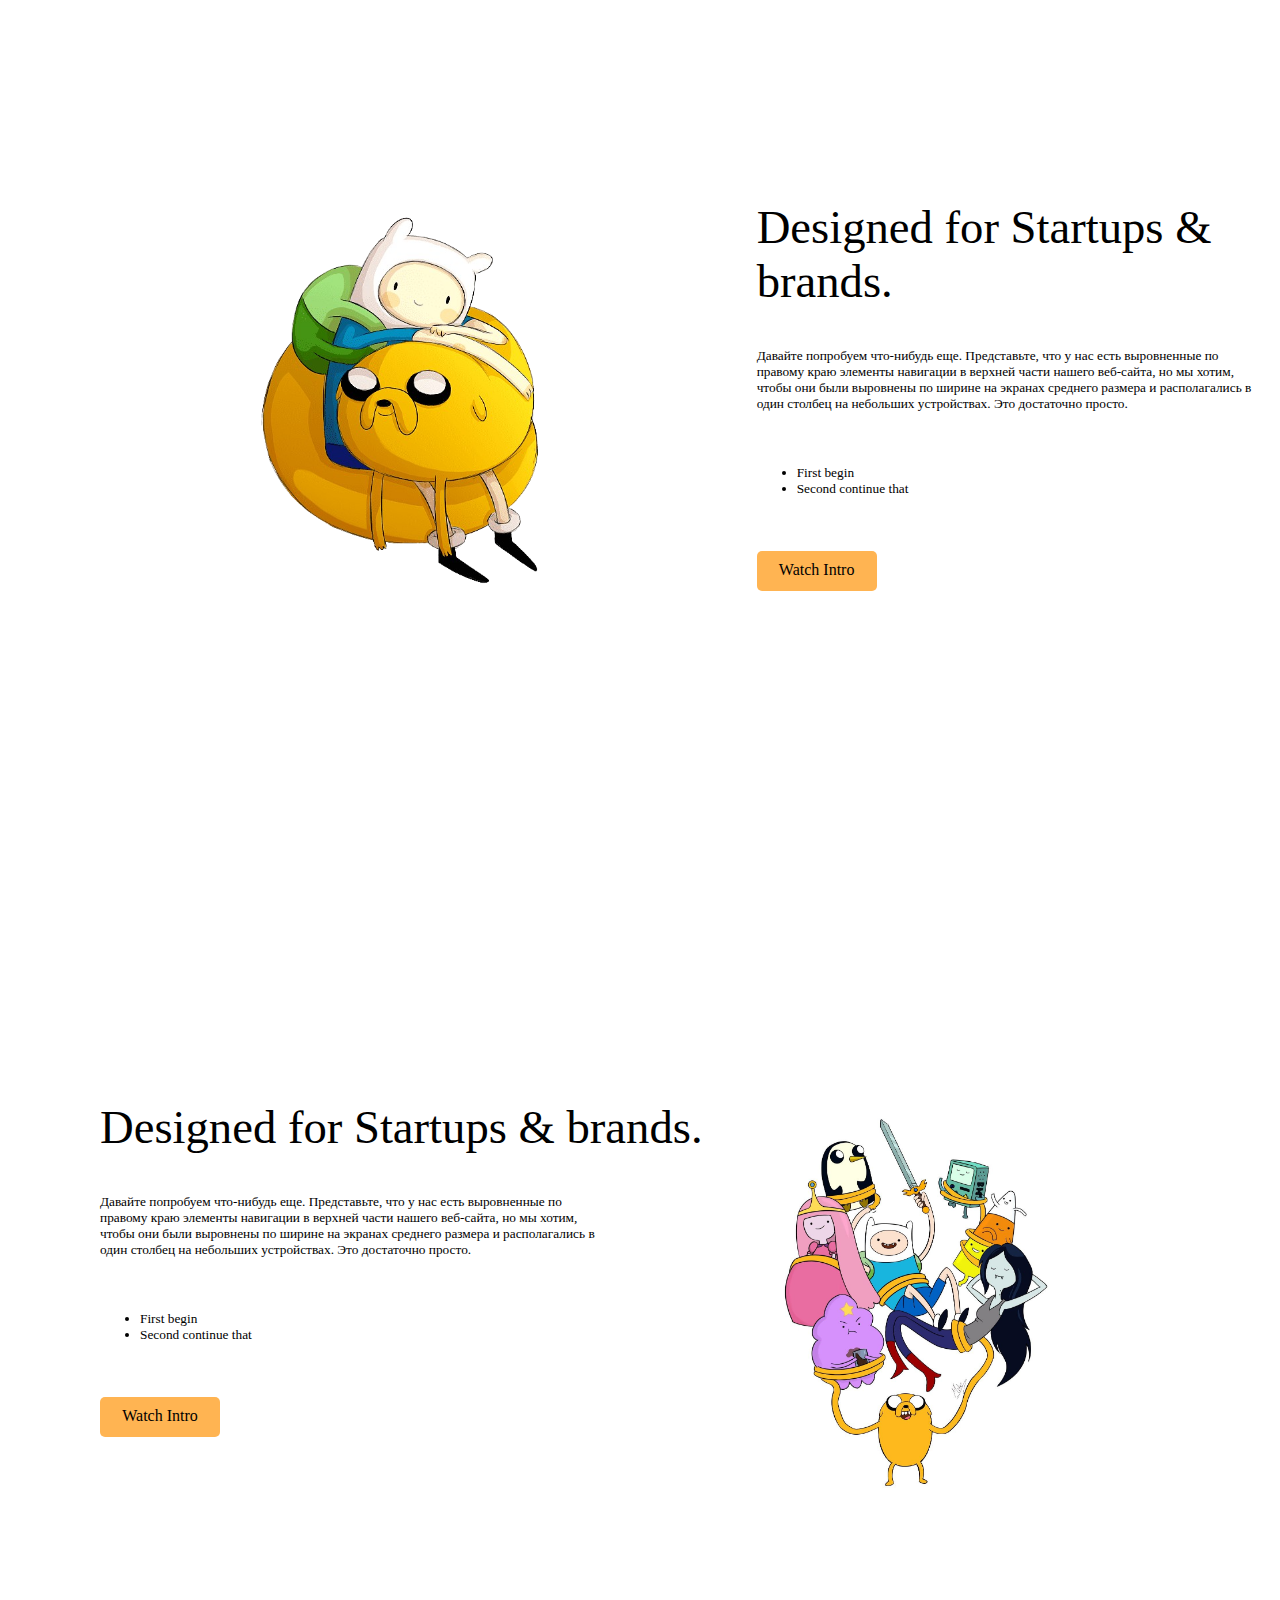
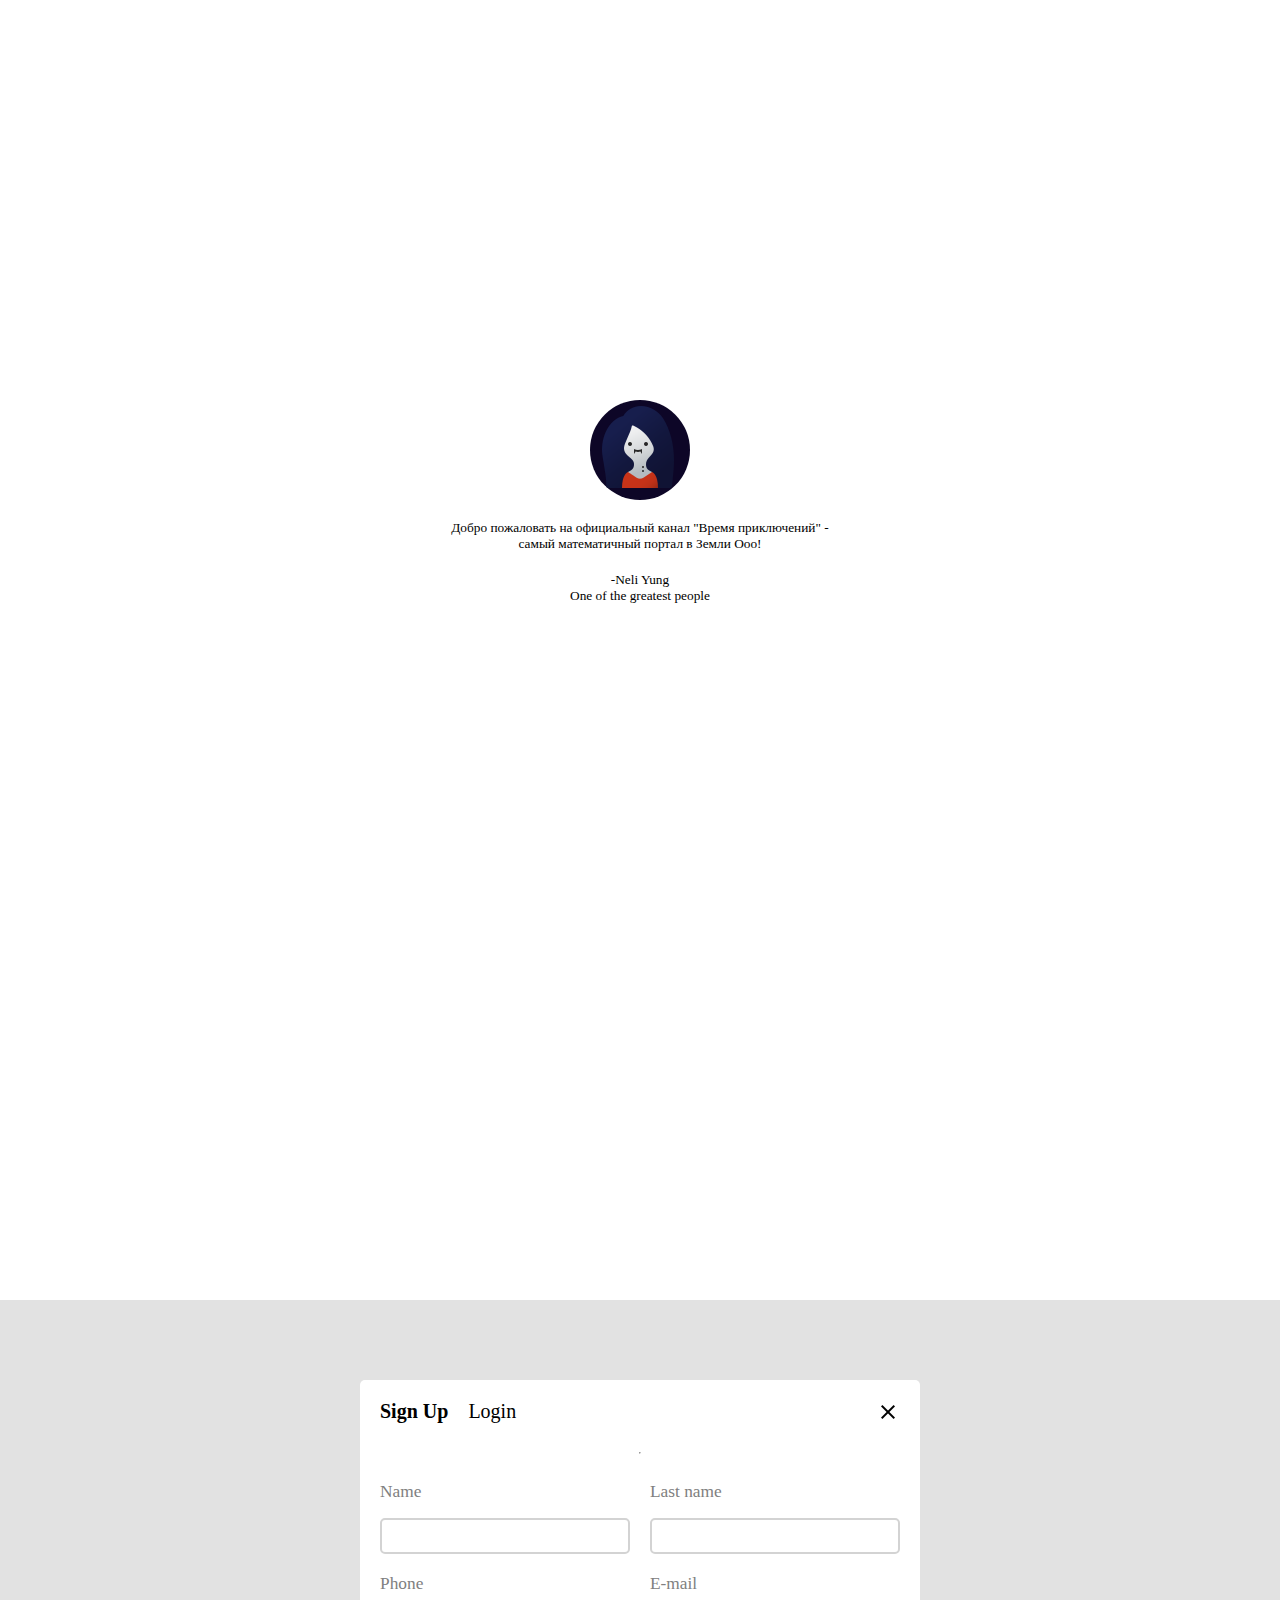
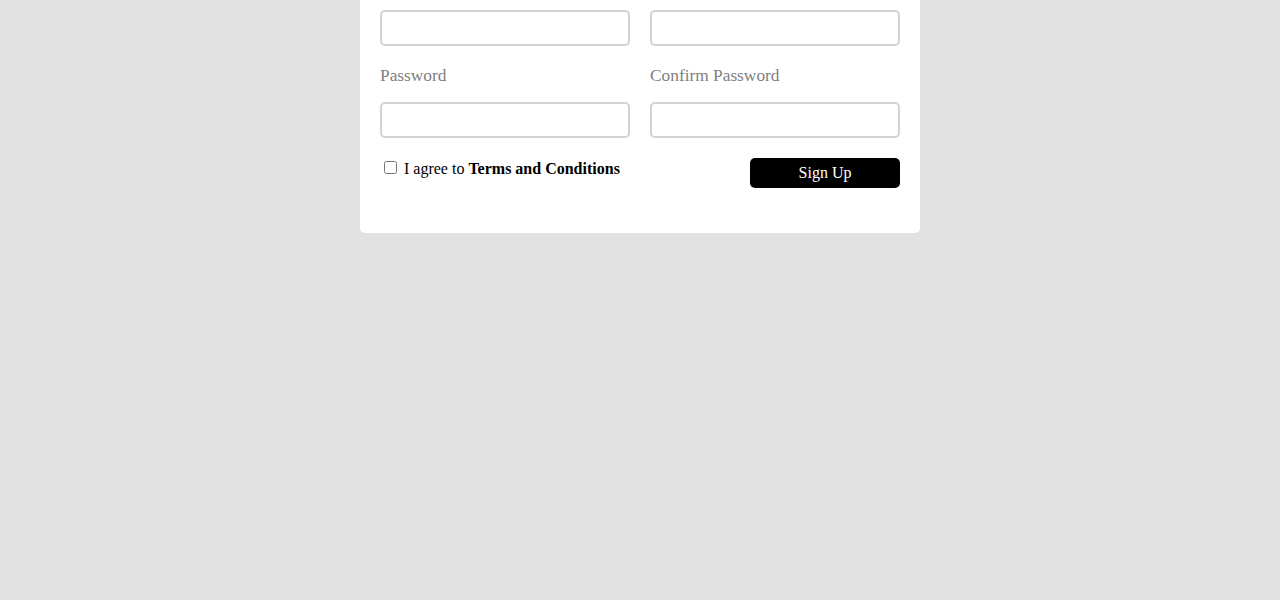
==== commit 8cd7d439: "Adding stars in the navbar" ====
--- a/progect_html.html
+++ b/progect_html.html
@@ -24,14 +24,46 @@
                 </div>
                 <div class = "box1_header_spacer"></div>
                 <div class = "box1_header_nav">
-                    <div><span>Home</span></div>
-                    <div><span>Services</span></div>
-                    <div><span>Features</span></div>
-                    <div><span>Rewiews</span></div>
-                    <div><span>Prices</span></div>
-                    <div><span>Contact</span></div>
-                </div>
-            </div>
+                    <div>
+                        <span>Home</span>
+                        <img class = "stars home_star-1" src = "img/star.png">
+                        <img class = "stars home_star-2" src = "img/star.png">
+                        <img class = "stars home_star-3" src = "img/star.png">
+                    </div>
+                    <div class="animate-with-stars" >
+                        <span>Services</span>
+                        <img class = "stars home_star-1" src = "img/star.png">
+                        <img class = "stars home_star-2" src = "img/star.png">
+                        <img class = "stars home_star-3" src = "img/star.png">
+                    </div>
+                    <div>
+                        <span>Features</span>
+                        <img class = "stars home_star-1" src = "img/star.png">
+                        <img class = "stars home_star-2" src = "img/star.png">
+                        <img class = "stars home_star-3" src = "img/star.png">
+                    </div>
+                    
+                    <div>
+                        <span>Rewiews</span>
+                        <img class = "stars home_star-1" src = "img/star.png">
+                        <img class = "stars home_star-2" src = "img/star.png">
+                        <img class = "stars home_star-3" src = "img/star.png">
+                    </div>
+                    <div>
+                        <span>Prices</span>
+                        <img class = "stars home_star-1" src = "img/star.png">
+                        <img class = "stars home_star-2" src = "img/star.png">
+                        <img class = "stars home_star-3" src = "img/star.png">
+                    </div>
+                    
+                    <div>
+                        <span>Contact</span>
+                        <img class = "stars home_star-1" src = "img/star.png">
+                        <img class = "stars home_star-2" src = "img/star.png">
+                        <img class = "stars home_star-3" src = "img/star.png">
+                    </div>
+                    </div>
+                </div>
             <div class="spacer_between_header_info-box">
 
             </div>
@@ -238,28 +270,6 @@
                         </div>
                     </div>
                 </div>  
-               <!--
-                   div class = "box6_footer">
-                    <div class = "box6_footer_label">
-                        <a>Login with</a>
-                    </div>
-                    <div class = "box6_footer_rightpart">
-                        <div class = "box6_footer_socitybtm">
-                            <img src ="img/icons8-gmail-50.png">
-                            <span>gmail</span>
-                        </div>
-                        <div class = "box6_footer_socitybtm">
-                            <img src ="img/icons8-vkontakte-48.png">
-                            <span>vkontakte</span>
-                        </div>
-                        <div class = "box6_footer_socitybtm">
-                            <img src ="img/icons8-instagram-50.png">
-                            <span>instagram</span>
-                        </div> 
-                    </div>
-                
-                </div>  
-               --> 
             </div>
             
         </div>
--- a/project1_common_css.css
+++ b/project1_common_css.css
@@ -1,3 +1,9 @@
+
+@font-face {
+    font-family: 'MyUbuntu';
+    src: url('/Ubuntu/Ubuntu-Regular.ttf');
+}
+
 body{
     margin: unset;
 }
@@ -17,7 +23,9 @@
     height: 20px;
     padding:10px;
     text-align: center;
+    border-radius: 5px;
     background-color: rgb(255, 180, 82);
+
 }
 
 
--- a/project1_box1_css.css
+++ b/project1_box1_css.css
@@ -39,11 +39,83 @@
     align-items: center;
    
 }
+.stars {
+    opacity:0;
+    position:absolute;
+    width:20px;
+    height:20px;
+}
+@keyframes star-3 {
+    0% {
+        opacity:20%;
+        transform: translate(-40px, 40px);
+    }
+   10% {
+       opacity:100%;
+       
+   }
+   80% {
+    opacity: 2%;
+} 
+    90% {
+        opacity: 0%;
+        transform: translate(-100px, 100px);
+    }
+}
+@keyframes star-2 {
+    0% {
+        opacity:20%;
+        transform: translate(0px, 40px);
+    }
+   20% {
+       opacity:100%
+   }
+   80% {
+    opacity: 2%;
+} 
+    100% {
+        transform: translate(0px, 130px);
+        opacity: 0%;
+    }
+}
+@keyframes star-1 {
+    0% {
+        opacity:20%;
+        transform: translate(50px, 50px);
+    }
+   20% {
+       opacity:100%
+   }
+   80% {
+        opacity: 2%;
+   }  
 
+   100% {
+        transform: translate(120px, 120px);
+        opacity: 0%;
+    }
+}
 .box1_header_nav div:hover{
-    background-color: white;
+    background-color: rgba(255, 255, 255, 0.493);
     color:black;
     
+}
+.box1_header_nav div:hover .home_star-1{
+    animation: star-1 1s 1 ease-out;
+    
+}
+
+.box1_header_nav div:hover .home_star-2{
+    animation: star-2 1s 1 ease-out;
+    
+}
+
+.box1_header_nav div:hover .home_star-3{
+    animation: star-3 1s 1 ease-out;
+    
+}
+.home_star-1 {
+    position:absolute;
 }
 
 .box1_header_nav {
--- a/project1_box6_css.css
+++ b/project1_box6_css.css
@@ -104,39 +104,3 @@
     align-items: center;
     border-radius: 5px;
 }
-.box6_footer {
-    display:flex;
-    flex-direction: row;
-}
-.box6_footer_label {
-    display:flex;
-    flex-direction: row;
-    justify-content: flex-start;
-}
-.box6_footer_rightpart {
-    display:flex;
-    flex-direction: row;
-    justify-content: flex-end;
-    gap:20px;
-}
-.box6_footer_socitybtm {
-    display:flex;
-    flex-direction: row;
-    justify-content: center;
-    align-items: center;
-    border-color: rgb(211, 211, 211);
-    border-radius: 5px;
-    border-style: solid;
-    width: 300px;
-    height: 30px;
-
-}
-.box6_footer_socitybtm span {
-
-}
-
-.box6_footer_socitybtm img {
-    width:24px;
-    height:24px;
-    margin-right:5px;
-}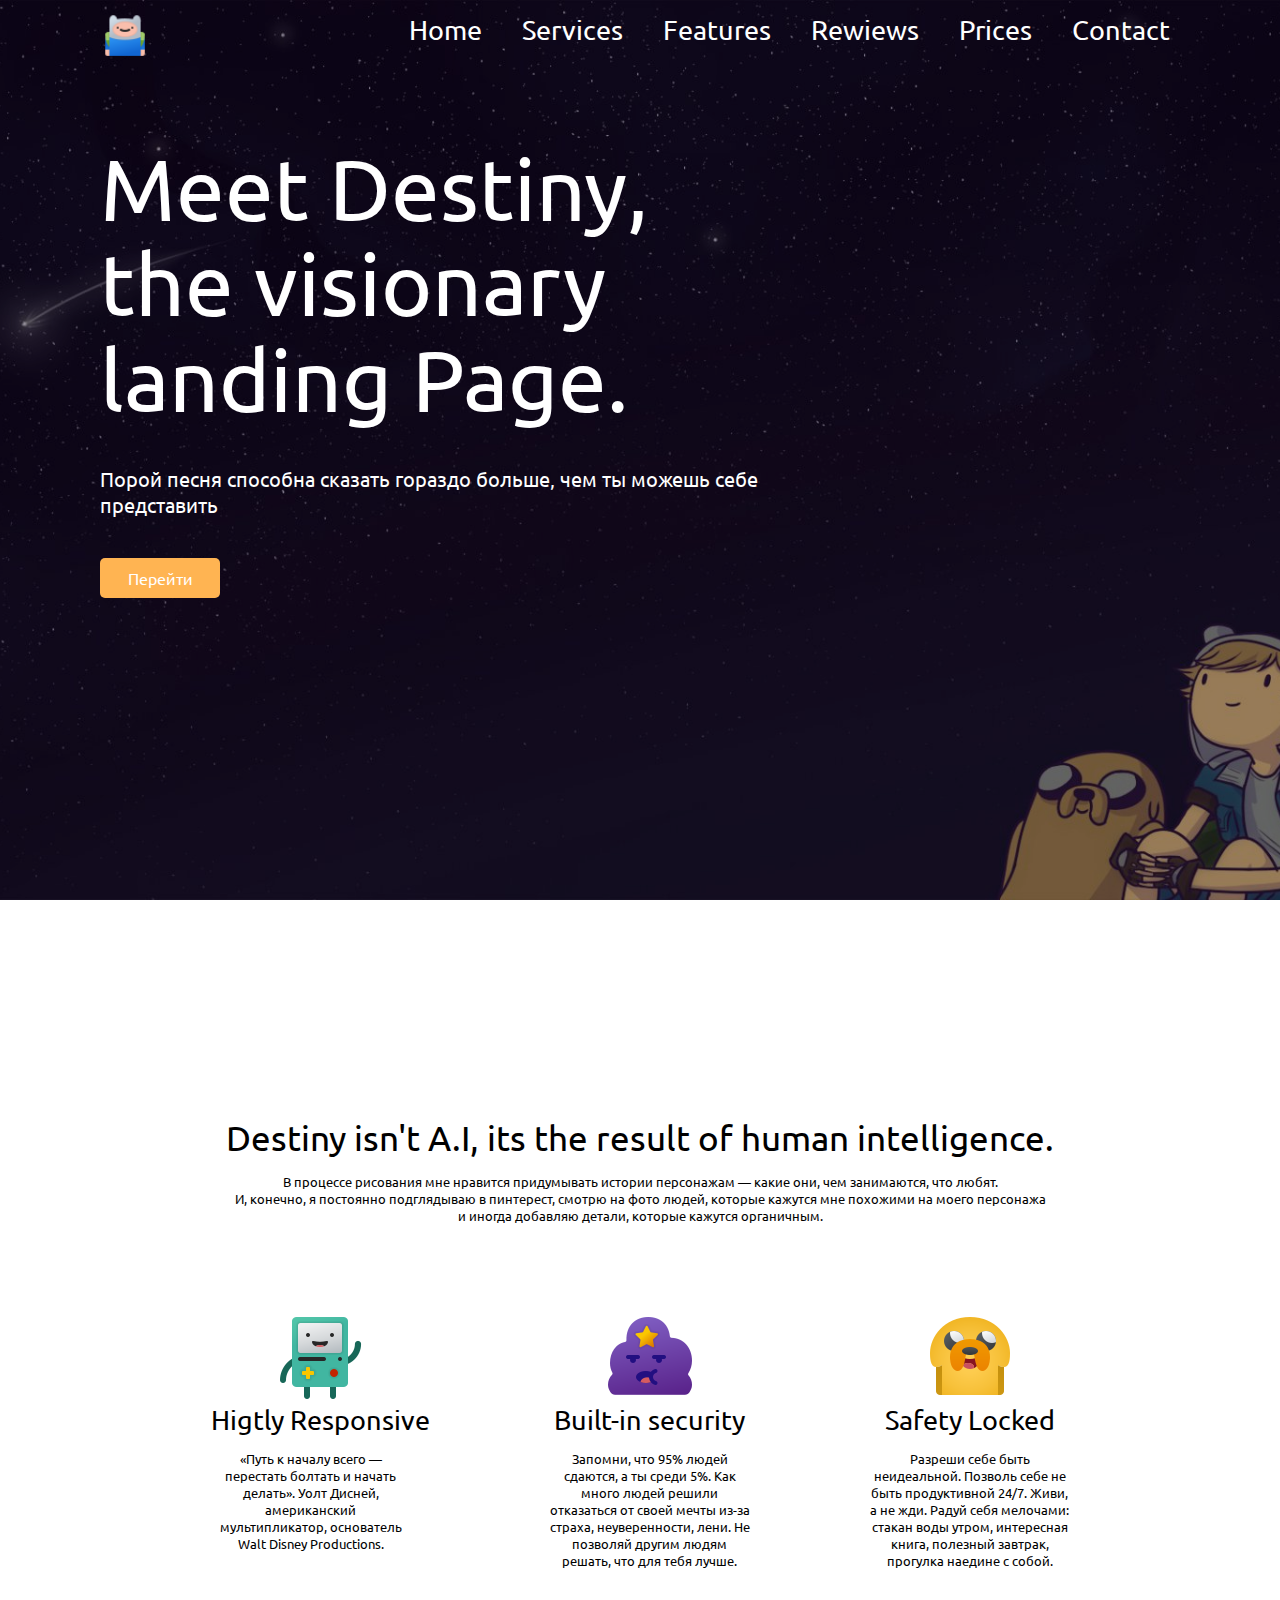
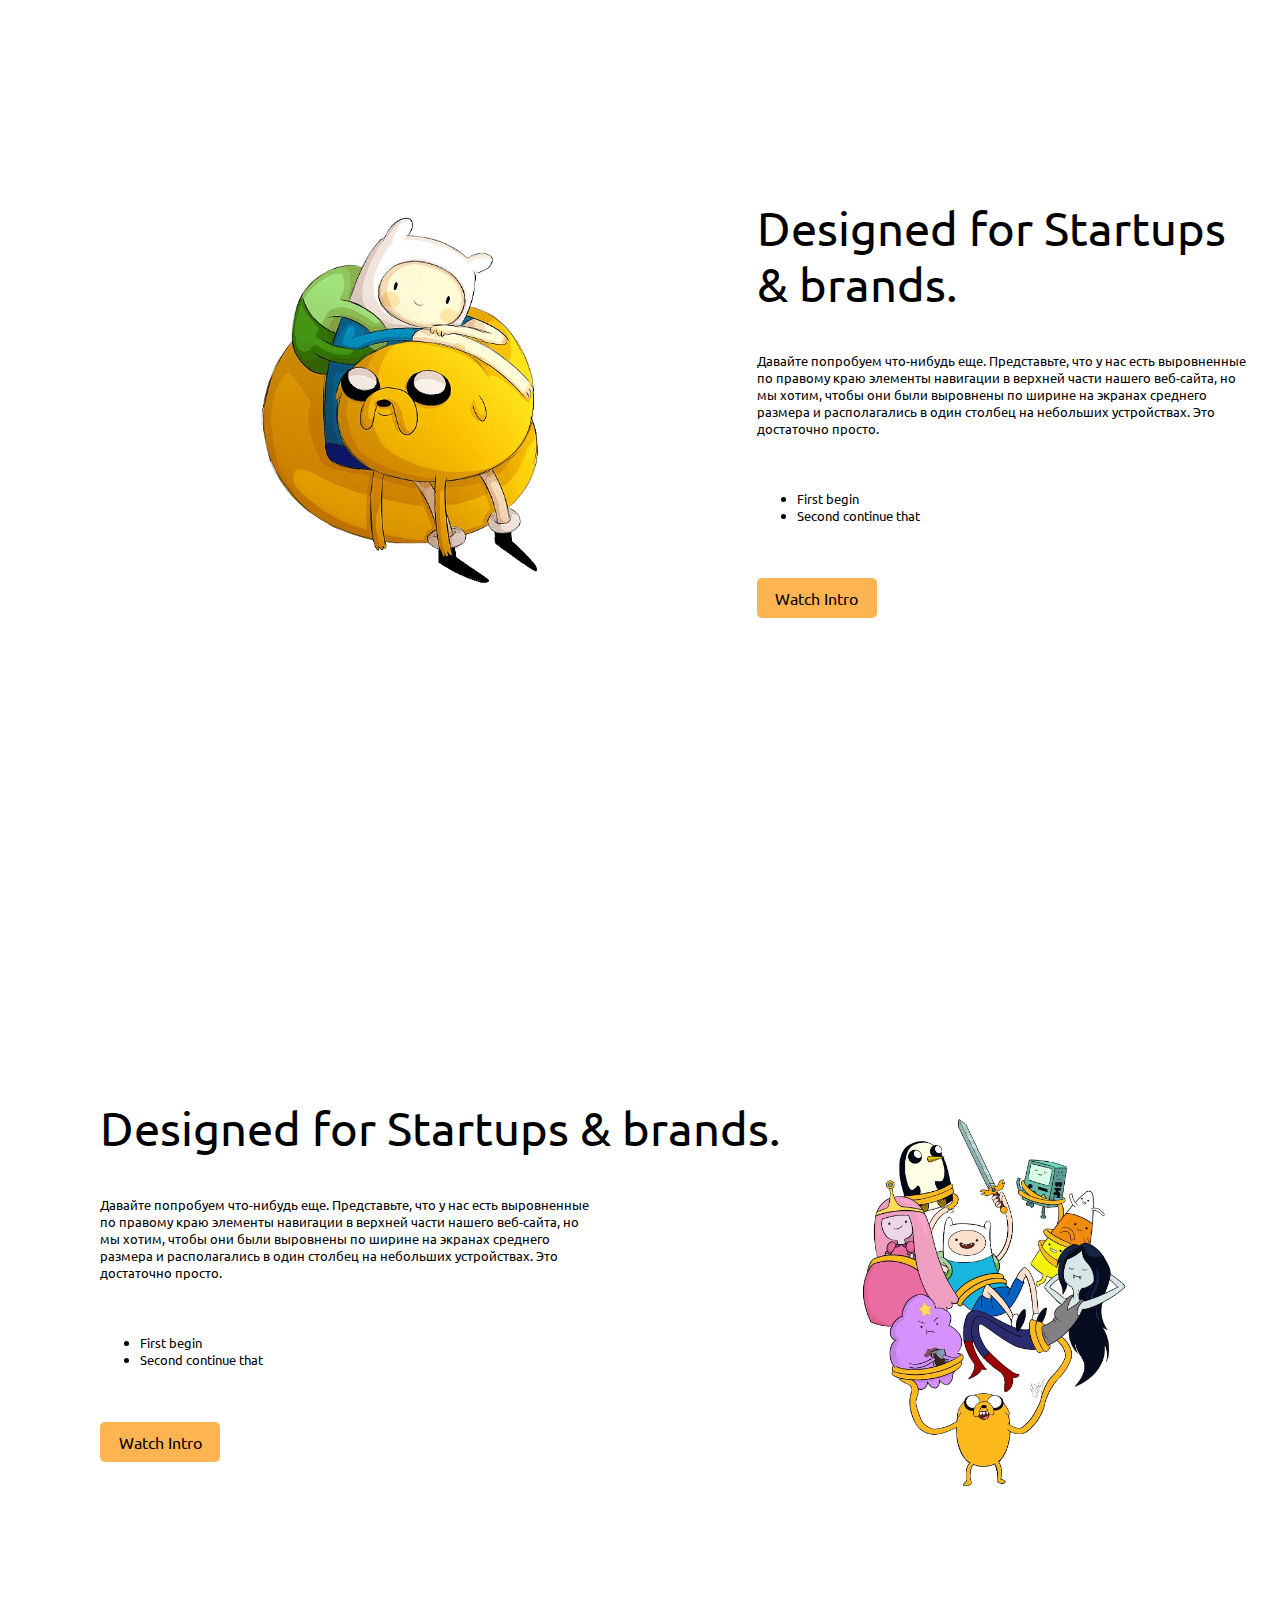
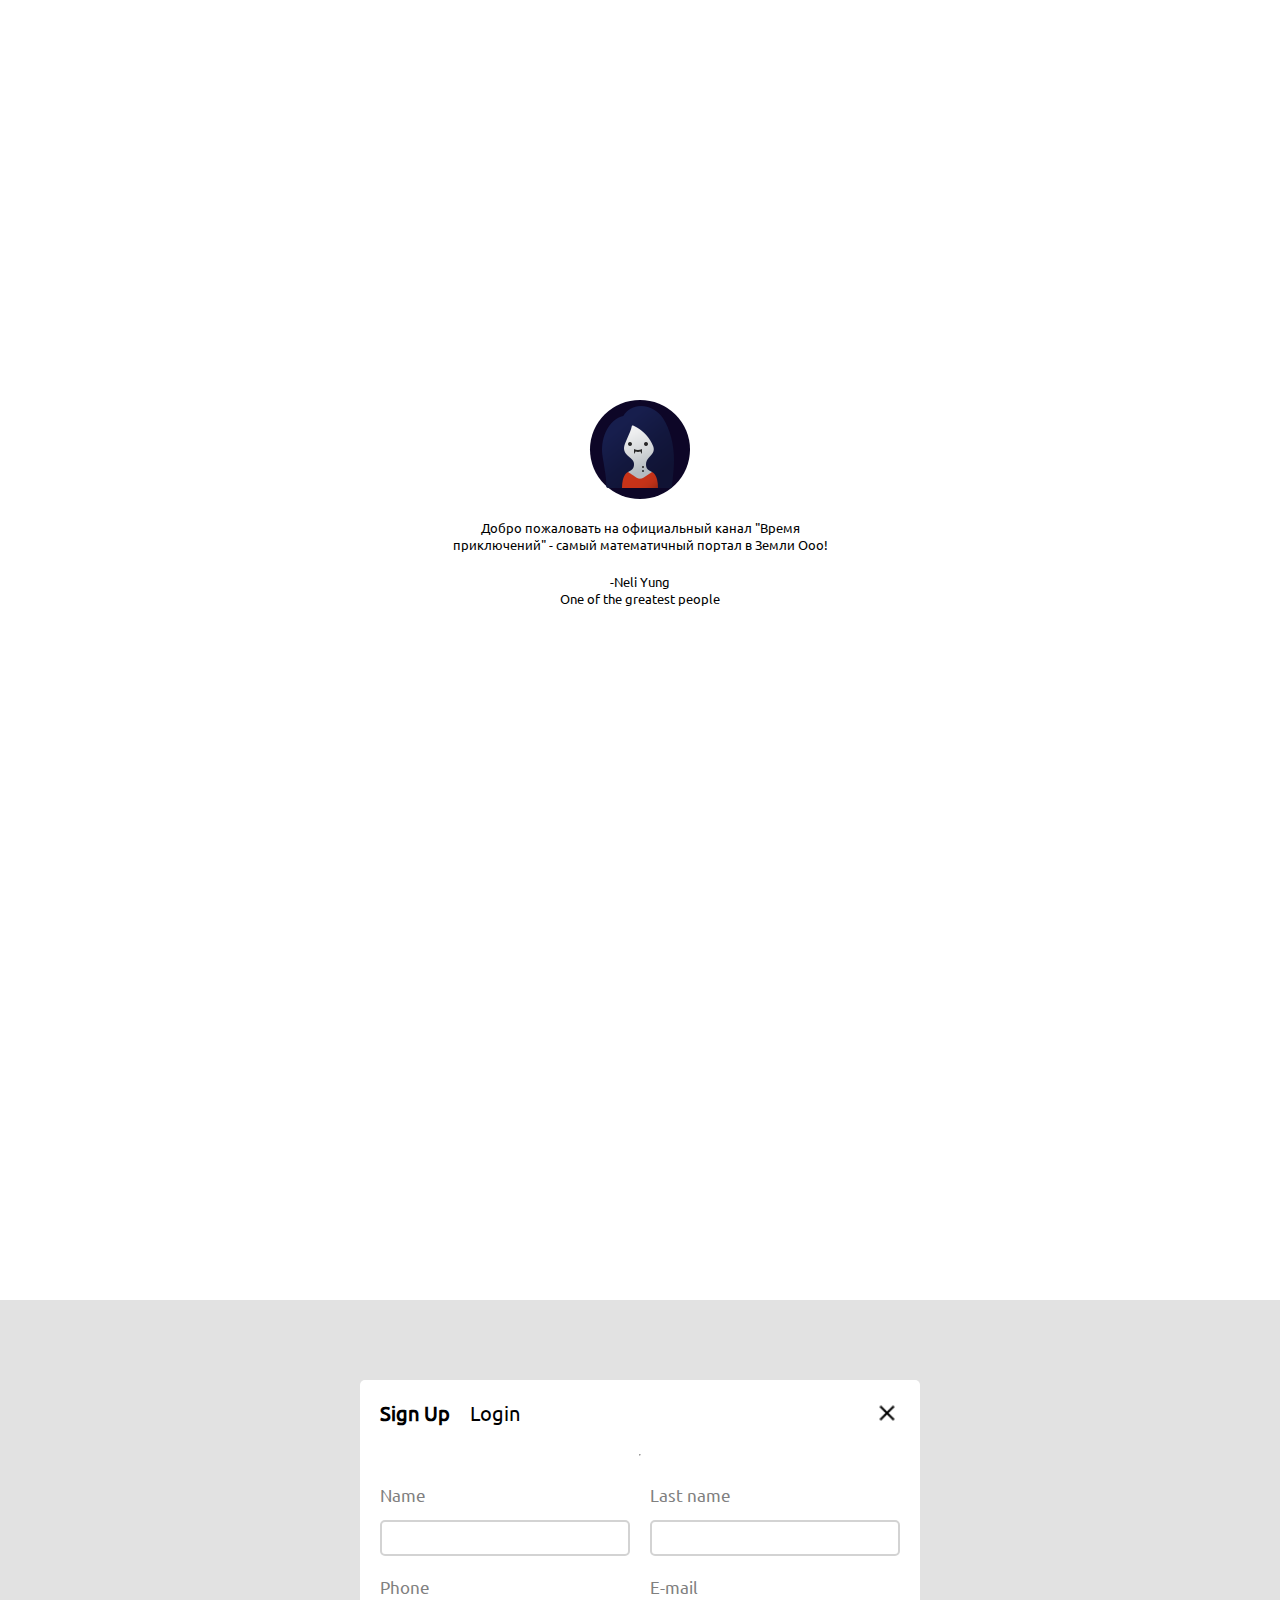
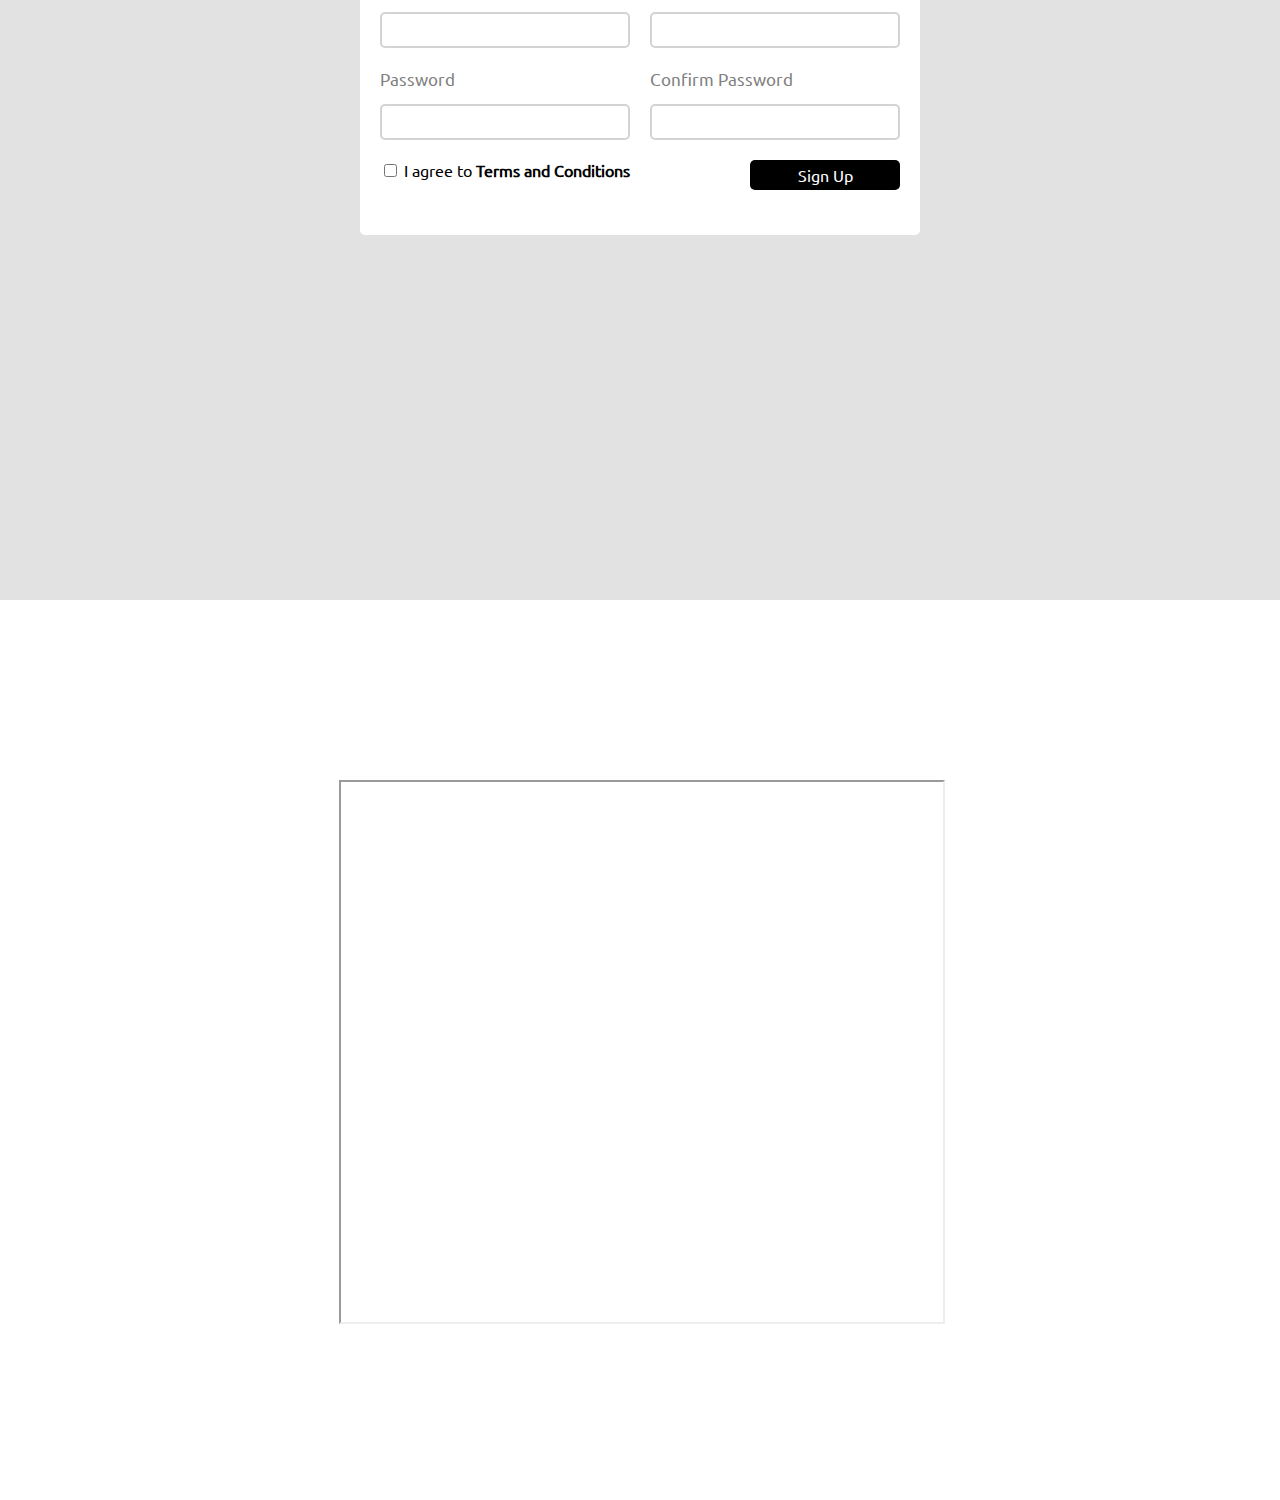
==== commit a8ff09cd: "Add iframe with video" ====
--- a/progect_html.html
+++ b/progect_html.html
@@ -12,6 +12,7 @@
     <link rel='stylesheet' type='text/css' media='screen' href='project1_box4_css.css'>
     <link rel='stylesheet' type='text/css' media='screen' href='project1_box5_css.css'>
     <link rel='stylesheet' type='text/css' media='screen' href='project1_box6_css.css'>
+    <link rel='stylesheet' type='text/css' media='screen' href='project1_box7_css.css'>
     <script src='project1_js.js'></script>
 </head>
 <body>
@@ -24,46 +25,14 @@
                 </div>
                 <div class = "box1_header_spacer"></div>
                 <div class = "box1_header_nav">
-                    <div>
-                        <span>Home</span>
-                        <img class = "stars home_star-1" src = "img/star.png">
-                        <img class = "stars home_star-2" src = "img/star.png">
-                        <img class = "stars home_star-3" src = "img/star.png">
-                    </div>
-                    <div class="animate-with-stars" >
-                        <span>Services</span>
-                        <img class = "stars home_star-1" src = "img/star.png">
-                        <img class = "stars home_star-2" src = "img/star.png">
-                        <img class = "stars home_star-3" src = "img/star.png">
-                    </div>
-                    <div>
-                        <span>Features</span>
-                        <img class = "stars home_star-1" src = "img/star.png">
-                        <img class = "stars home_star-2" src = "img/star.png">
-                        <img class = "stars home_star-3" src = "img/star.png">
-                    </div>
-                    
-                    <div>
-                        <span>Rewiews</span>
-                        <img class = "stars home_star-1" src = "img/star.png">
-                        <img class = "stars home_star-2" src = "img/star.png">
-                        <img class = "stars home_star-3" src = "img/star.png">
-                    </div>
-                    <div>
-                        <span>Prices</span>
-                        <img class = "stars home_star-1" src = "img/star.png">
-                        <img class = "stars home_star-2" src = "img/star.png">
-                        <img class = "stars home_star-3" src = "img/star.png">
-                    </div>
-                    
-                    <div>
-                        <span>Contact</span>
-                        <img class = "stars home_star-1" src = "img/star.png">
-                        <img class = "stars home_star-2" src = "img/star.png">
-                        <img class = "stars home_star-3" src = "img/star.png">
-                    </div>
-                    </div>
-                </div>
+                    <div><span>Home</span></div>
+                    <div><span>Services</span></div>
+                    <div><span>Features</span></div>
+                    <div><span>Rewiews</span></div>
+                    <div><span>Prices</span></div>
+                    <div><span>Contact</span></div>
+                </div>
+            </div>
             <div class="spacer_between_header_info-box">
 
             </div>
@@ -273,6 +242,13 @@
             </div>
             
         </div>
+        <div class = "box7">
+            <div class = "box7_display">
+                <iframe class = "box7_display_film" src = 'https://multfan.net/mp4/3FNtkaO7RqRunFBiuLSL2g/1635359129/at/cn.s01.e01a.mp4'>
+
+                </iframe>
+            </div>
+        </div>
     </div>
 </body>
 </html>--- a/project1_common_css.css
+++ b/project1_common_css.css
@@ -1,11 +1,12 @@
 
 @font-face {
     font-family: 'MyUbuntu';
-    src: url('/Ubuntu/Ubuntu-Regular.ttf');
+    src: url('Ubuntu/Ubuntu-Regular.ttf');
 }
 
 body{
     margin: unset;
+    font-family: 'MyUbuntu';
 }
 
 .main-box {
--- a/project1_box1_css.css
+++ b/project1_box1_css.css
@@ -39,83 +39,11 @@
     align-items: center;
    
 }
-.stars {
-    opacity:0;
-    position:absolute;
-    width:20px;
-    height:20px;
-}
-@keyframes star-3 {
-    0% {
-        opacity:20%;
-        transform: translate(-40px, 40px);
-    }
-   10% {
-       opacity:100%;
-       
-   }
-   80% {
-    opacity: 2%;
-} 
-    90% {
-        opacity: 0%;
-        transform: translate(-100px, 100px);
-    }
-}
-@keyframes star-2 {
-    0% {
-        opacity:20%;
-        transform: translate(0px, 40px);
-    }
-   20% {
-       opacity:100%
-   }
-   80% {
-    opacity: 2%;
-} 
-    100% {
-        transform: translate(0px, 130px);
-        opacity: 0%;
-    }
-}
-@keyframes star-1 {
-    0% {
-        opacity:20%;
-        transform: translate(50px, 50px);
-    }
-   20% {
-       opacity:100%
-   }
-   80% {
-        opacity: 2%;
-   }  
 
-   100% {
-        transform: translate(120px, 120px);
-        opacity: 0%;
-    }
-}
 .box1_header_nav div:hover{
-    background-color: rgba(255, 255, 255, 0.493);
+    background-color: white;
     color:black;
     
-}
-.box1_header_nav div:hover .home_star-1{
-    animation: star-1 1s 1 ease-out;
-    
-}
-
-.box1_header_nav div:hover .home_star-2{
-    animation: star-2 1s 1 ease-out;
-    
-}
-
-.box1_header_nav div:hover .home_star-3{
-    animation: star-3 1s 1 ease-out;
-    
-}
-.home_star-1 {
-    position:absolute;
 }
 
 .box1_header_nav {
@@ -124,7 +52,6 @@
     gap:20px;
     color:white;
     font-size: 20pt;
-    font-family:Tahoma, sans-serif;
 }
 
 .box1_header_spacer{
@@ -135,7 +62,6 @@
     display:flex;
     flex-direction: column;
     color:white;
-    font-family:Tahoma;
     gap:20px;
     width:700px;
     position: relative;
--- a/project1_box2_css.css
+++ b/project1_box2_css.css
@@ -7,7 +7,6 @@
     display: flex;
     flex-direction: column;
     color: black;
-    font-family: Tahoma;
 
 }
 
@@ -48,7 +47,6 @@
 }
 .box2_categories_category_info-box{
     color:black;
-    font-family: Tahoma;
     text-align: center;
 }
 .box2_categories_category_info-box_header{
--- a/project1_box3_css.css
+++ b/project1_box3_css.css
@@ -5,7 +5,6 @@
 .box3{
     display: flex;
     flex-direction: row; 
-    font-family: Tahoma;
     gap:50px;
 
 }
--- a/project1_box5_css.css
+++ b/project1_box5_css.css
@@ -14,7 +14,6 @@
     align-items: center;
     gap: 20px;
     font-size: 10pt;
-    font-family: Tahoma;
     text-align: center;
 
 }
--- a/project1_box6_css.css
+++ b/project1_box6_css.css
@@ -1,7 +1,6 @@
 .box6{
     height:100vh;
     background-color: rgb(226, 226, 226);
-    font-family: Tahoma;
 
 }
 .box6_content {
--- a/project1_box7_css.css
+++ b/project1_box7_css.css
@@ -0,0 +1,18 @@
+.box7 {
+    display: flex;
+    flex-direction: column;
+    justify-content: center;
+    align-items: center;
+    width: 100%;
+    height: 100vh;
+}
+
+.box7_display {
+    width: 47%;
+    height: 60%;
+}
+
+.box7_display_film {
+    width:100%;
+    height: 100%;
+}